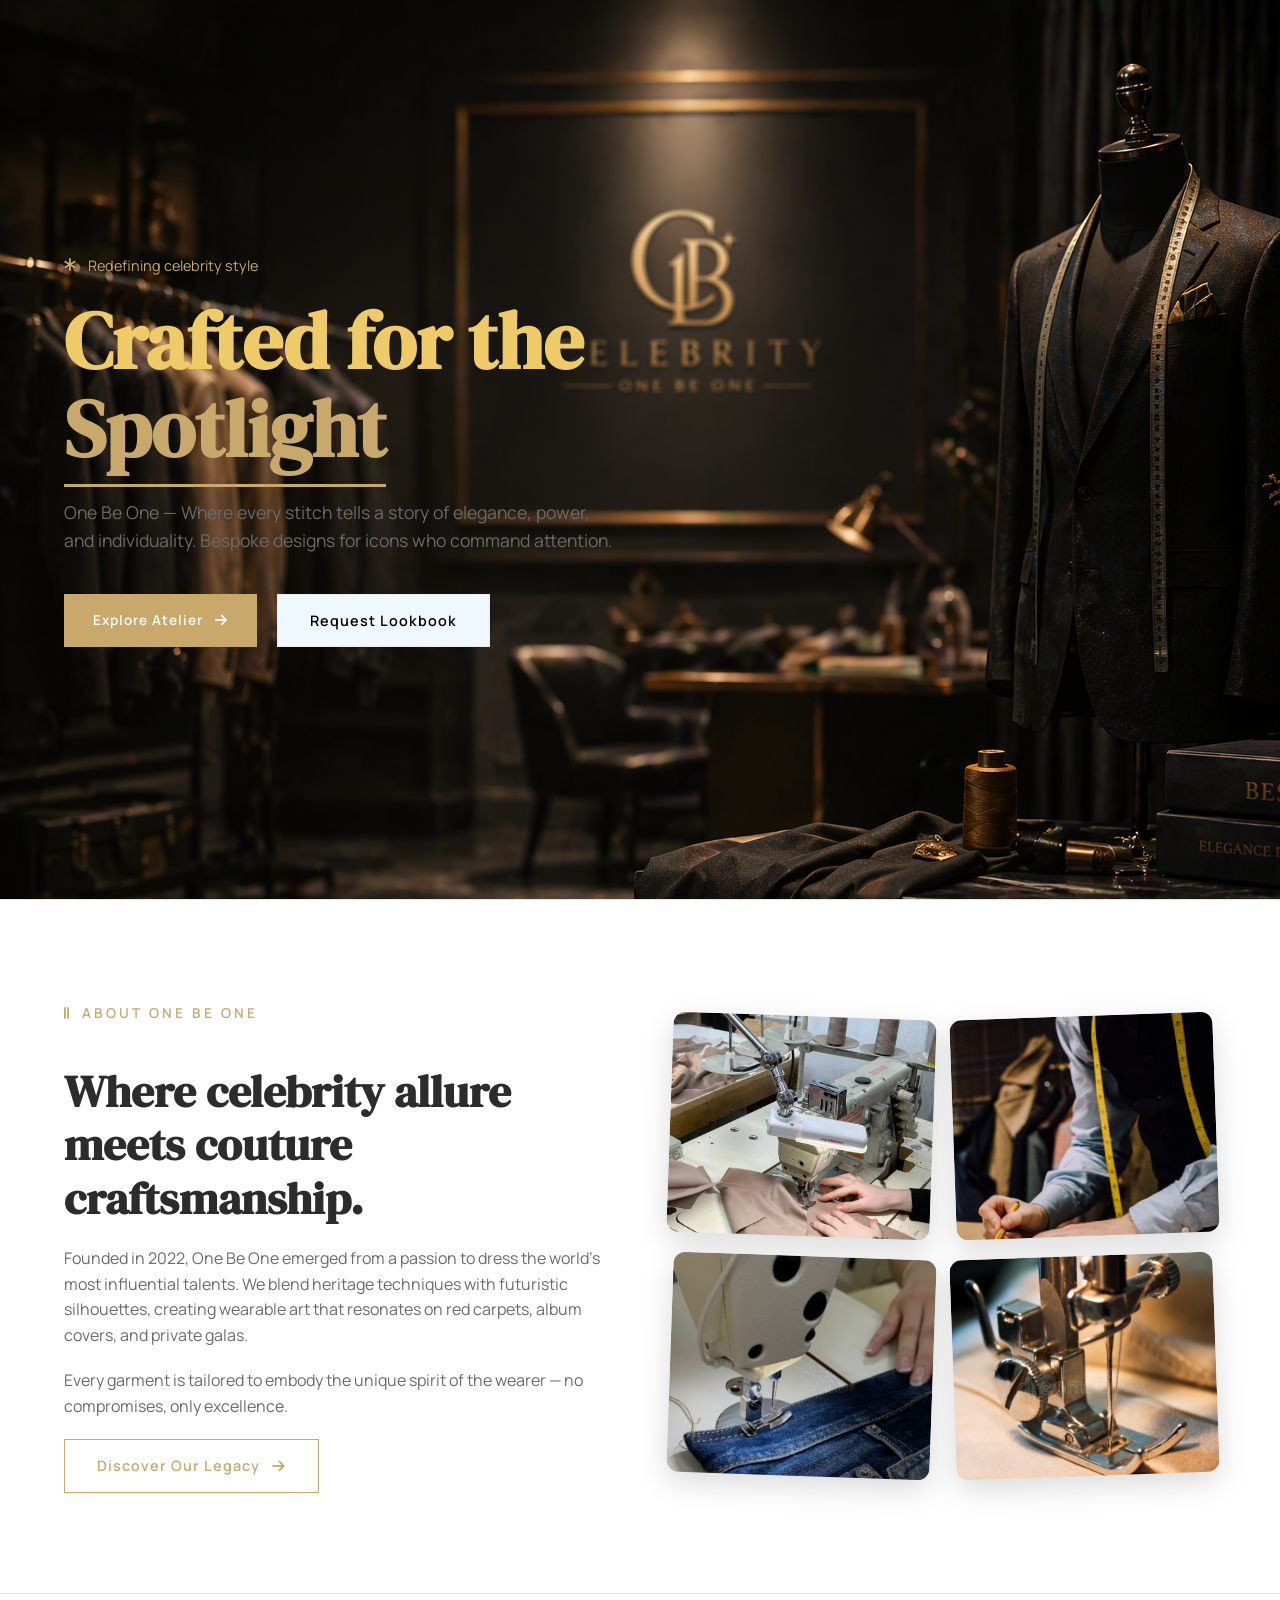
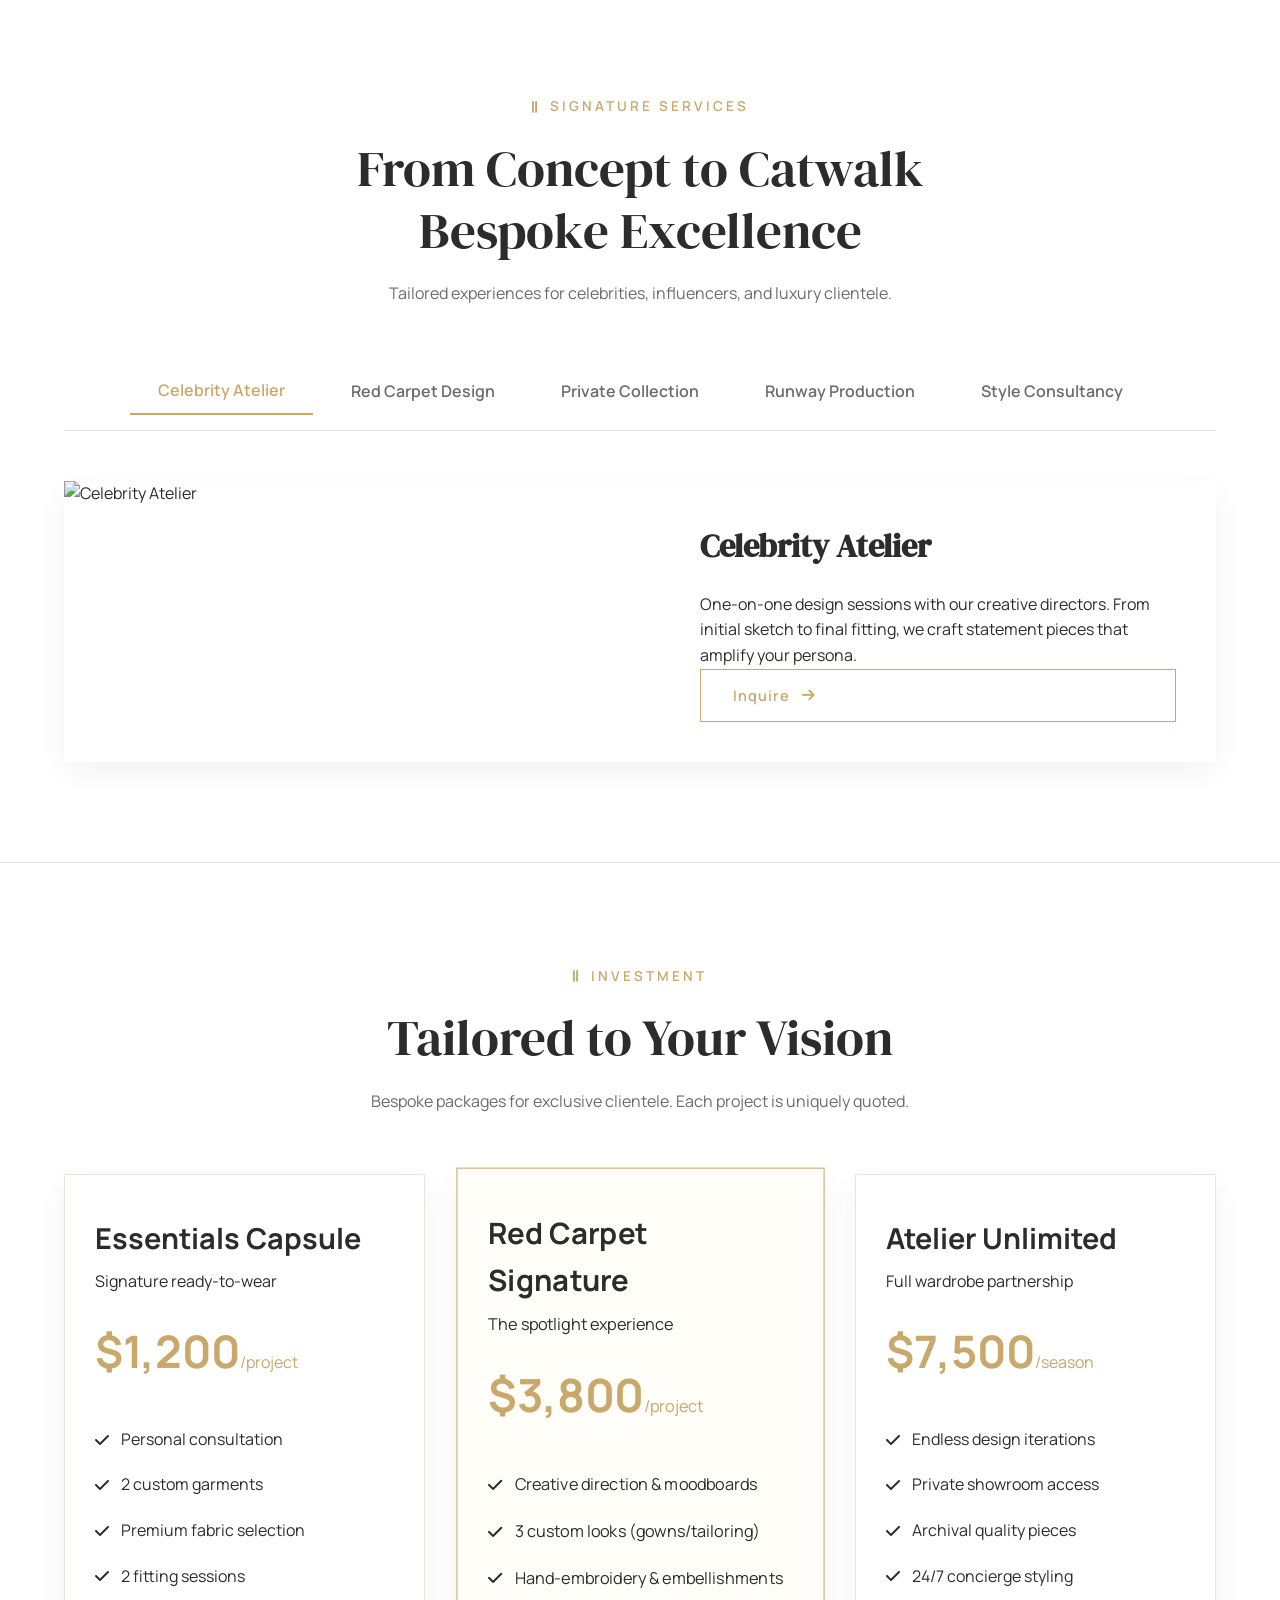
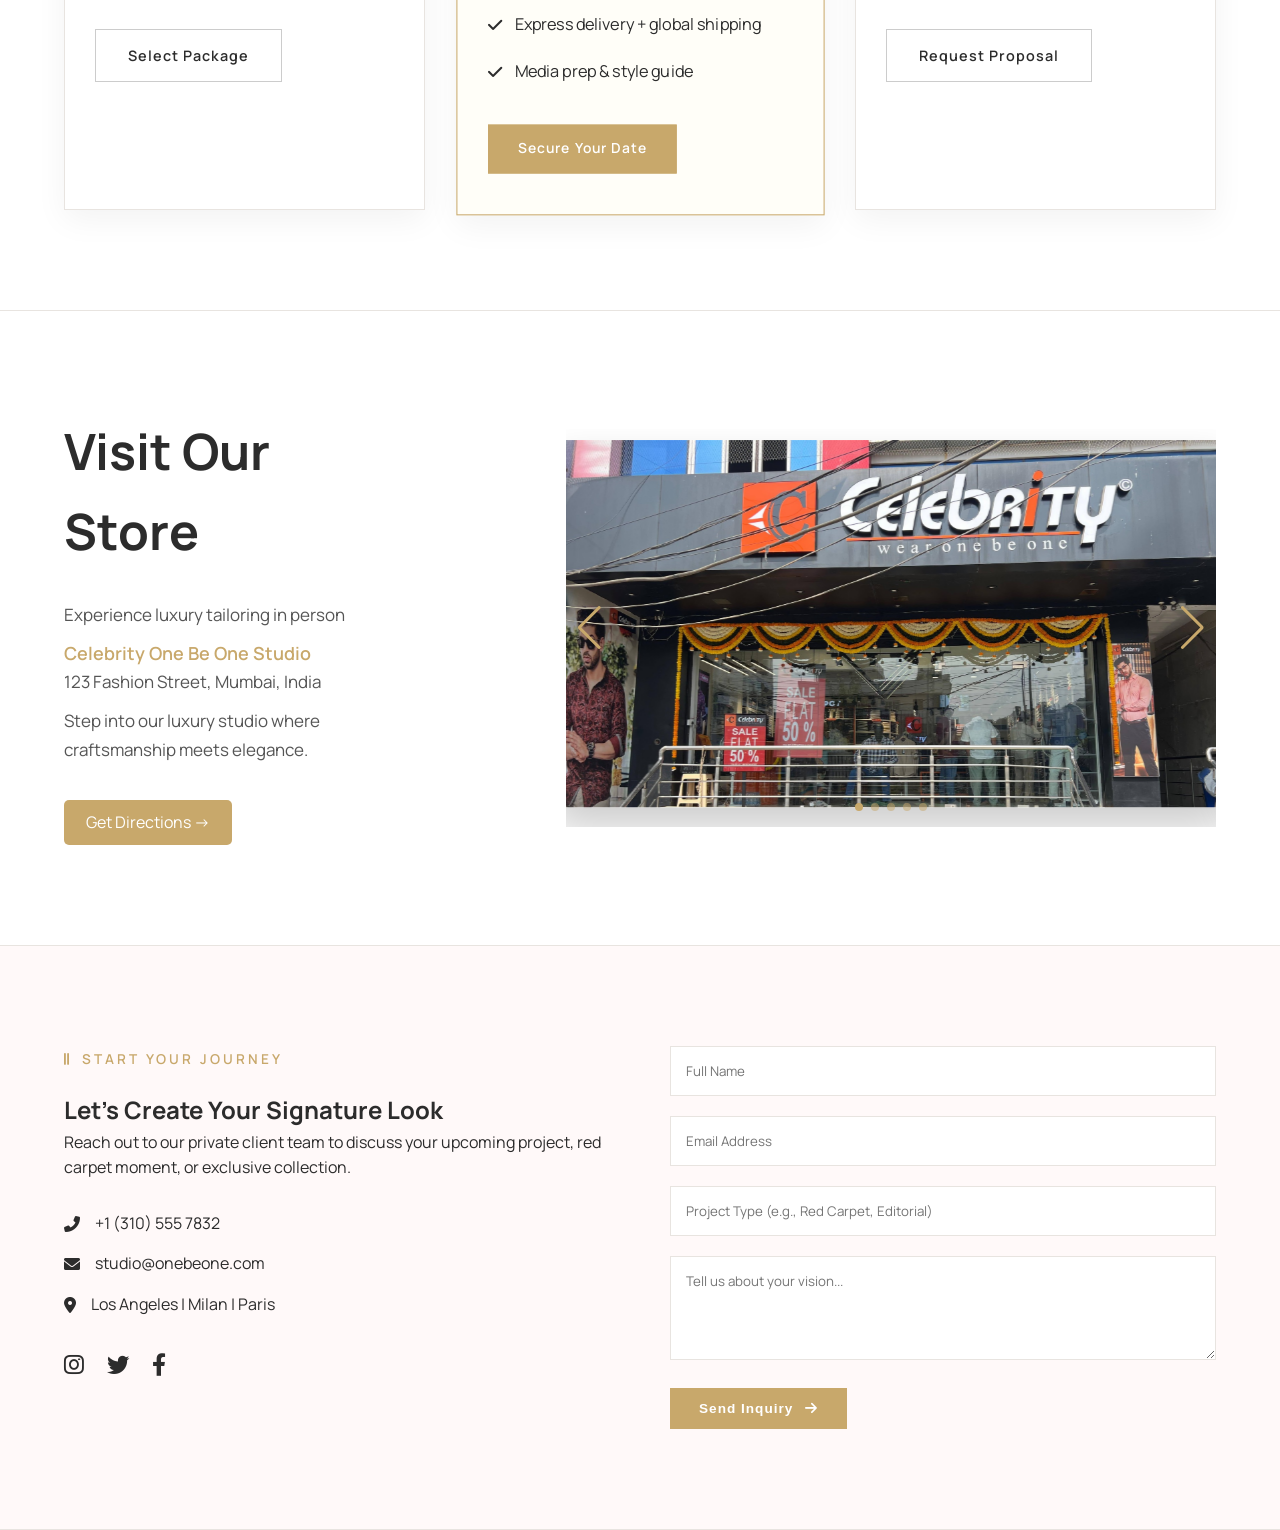
==== index.html @ 7f6fce56 "first commit" ====
<!DOCTYPE html>
<html lang="en-US">
<head>
    <meta charset="UTF-8">
    <meta name="viewport" content="width=device-width, initial-scale=1.0">
    <title>Celebrity One Be One</title>
    <meta name="description" content="One Be One – Where celebrity style meets artisanal craftsmanship. Light, elegant, timeless.">
    <link href="https://fonts.googleapis.com/css2?family=DM+Serif+Display:ital@0;1&family=Manrope:wght@300;400;500;600;700;800&display=swap" rel="stylesheet">
    <link rel="stylesheet" href="https://cdnjs.cloudflare.com/ajax/libs/font-awesome/6.0.0-beta3/css/all.min.css">
    <link rel="stylesheet" href="https://cdn.jsdelivr.net/npm/swiper@11/swiper-bundle.min.css"/>

    <link rel="stylesheet" href="https://cdnjs.cloudflare.com/ajax/libs/aos/2.3.4/aos.css">
    <link rel="stylesheet" href="style.css">
    <link rel="stylesheet" href="header.css">
    <link rel="stylesheet" href="footer.css">
</head>
<body>
    <div id="page">
        <!-- Header will be loaded here -->
        <div id="header-container"></div>

        <main id="content">
            <!-- HERO SECTION -->
            <section id="home" class="hero-section">
                <div class="hero-overlay-light"></div>
                <div class="hero-content" data-aos="fade-up" data-aos-duration="1000">
                    <span class="hero-suptitle"><i class="fas fa-asterisk"></i> Redefining celebrity style</span>
                    <h1 class="hero-title">Crafted for the <span>Spotlight</span></h1>
                    <p class="hero-desc">One Be One — Where every stitch tells a story of elegance, power, and individuality. Bespoke designs for icons who command attention.</p>
                    <div class="hero-buttons">
                        <a href="#services" class="btn-primary">Explore Atelier <i class="fas fa-arrow-right"></i></a>
                        <a href="#contact" class="btn-outline-light">Request Lookbook</a>
                    </div>
                </div>
                
            </section>

            <!-- ABOUT SECTION -->
            <section id="about" class="about-section">
                <div class="container">
                    <div class="about-grid">
                        <div class="about-text" data-aos="fade-right">
                            <div class="section-tag">
                                <i class="fas fa-grip-lines-vertical"></i> About One Be One
                            </div>
                            <h2>Where celebrity allure meets couture craftsmanship.</h2>
                            <p>Founded in 2022, One Be One emerged from a passion to dress the world's most influential talents. We blend heritage techniques with futuristic silhouettes, creating wearable art that resonates on red carpets, album covers, and private galas.</p>
                            <p>Every garment is tailored to embody the unique spirit of the wearer — no compromises, only excellence.</p>
                            <a href="#" class="btn-secondary">Discover Our Legacy <i class="fas fa-arrow-right"></i></a>
                        </div>
                       <div class="about-gallery" data-aos="fade-left">
    <div class="gallery-grid">
        <div class="gallery-item tilted-right">
            <img src="images/clothes create.jpg" alt="">
        </div>
        <div class="gallery-item tilted-left">
            <img src="images/galery4.jpg" alt="">
        </div>
        <div class="gallery-item tilted-right">
            <img src="images/galary3.jpg" alt="">
        </div>
        <div class="gallery-item tilted-left">
            <img src="images/galary4.jpg" alt="">
        </div>
    </div>
</div>
                    </div>
                </div>
            </section>

            <!-- SERVICES SECTION -->
            <section id="services" class="services-section">
                <div class="container">
                    <div class="section-header" data-aos="fade-up">
                        <div class="section-tag"><i class="fas fa-grip-lines-vertical"></i> Signature Services</div>
                        <h2>From Concept to Catwalk<br>Bespoke Excellence</h2>
                        <p>Tailored experiences for celebrities, influencers, and luxury clientele.</p>
                    </div>
                    <div class="services-tabs" data-aos="fade-up" data-aos-delay="100">
                        <div class="tabs-nav">
                            <button class="tab-btn active" data-tab="tab1">Celebrity Atelier</button>
                            <button class="tab-btn" data-tab="tab2">Red Carpet Design</button>
                            <button class="tab-btn" data-tab="tab3">Private Collection</button>
                            <button class="tab-btn" data-tab="tab4">Runway Production</button>
                            <button class="tab-btn" data-tab="tab5">Style Consultancy</button>
                        </div>
                        <div class="tabs-content">
                            <div class="tab-pane active" id="tab1">
                                <div class="service-card-light">
                                    <img src="https://placehold.co/600x400/f9f5f0/c8a86b?text=Atelier&font=playfair" alt="Celebrity Atelier">
                                    <div class="service-info">
                                        <h3>Celebrity Atelier</h3>
                                        <p>One-on-one design sessions with our creative directors. From initial sketch to final fitting, we craft statement pieces that amplify your persona.</p>
                                        <a href="#contact" class="btn-outline-dark">Inquire <i class="fas fa-arrow-right"></i></a>
                                    </div>
                                </div>
                            </div>
                            <div class="tab-pane" id="tab2">
                                <div class="service-card-light">
                                    <img src="https://placehold.co/600x400/f9f5f0/c8a86b?text=Red+Carpet&font=playfair" alt="Red Carpet Design">
                                    <div class="service-info">
                                        <h3>Red Carpet Design</h3>
                                        <p>Iconic moments demand unforgettable fashion. Our team creates show-stopping gowns and tailored suits that dominate global media.</p>
                                        <a href="#contact" class="btn-outline-dark">Inquire <i class="fas fa-arrow-right"></i></a>
                                    </div>
                                </div>
                            </div>
                            <div class="tab-pane" id="tab3">
                                <div class="service-card-light">
                                    <img src="https://placehold.co/600x400/f9f5f0/c8a86b?text=Private+Collection&font=playfair" alt="Private Collection">
                                    <div class="service-info">
                                        <h3>Private Collection</h3>
                                        <p>Exclusive capsule wardrobes for high-profile individuals. Each piece is numbered and archived as part of your personal style legacy.</p>
                                        <a href="#contact" class="btn-outline-dark">Inquire <i class="fas fa-arrow-right"></i></a>
                                    </div>
                                </div>
                            </div>
                            <div class="tab-pane" id="tab4">
                                <div class="service-card-light">
                                    <img src="https://placehold.co/600x400/f9f5f0/c8a86b?text=Runway&font=playfair" alt="Runway Production">
                                    <div class="service-info">
                                        <h3>Runway Production</h3>
                                        <p>Complete fashion show management & garment creation for designers and celebrity brands.</p>
                                        <a href="#contact" class="btn-outline-dark">Inquire <i class="fas fa-arrow-right"></i></a>
                                    </div>
                                </div>
                            </div>
                            <div class="tab-pane" id="tab5">
                                <div class="service-card-light">
                                    <img src="https://placehold.co/600x400/f9f5f0/c8a86b?text=Consultancy&font=playfair" alt="Style Consultancy">
                                    <div class="service-info">
                                        <h3>Style Consultancy</h3>
                                        <p>Image architecture and wardrobe curation for entertainers, athletes, and executives.</p>
                                        <a href="#contact" class="btn-outline-dark">Inquire <i class="fas fa-arrow-right"></i></a>
                                    </div>
                                </div>
                            </div>
                        </div>
                    </div>
                </div>
            </section>

            <!-- PROJECTS SECTION -->
            <!-- <section id="projects" class="projects-section">
                <div class="container">
                    <div class="section-header" data-aos="fade-up">
                        <div class="section-tag"><i class="fas fa-grip-lines-vertical"></i> Iconic Moments</div>
                        <h2>Worn by the World's Finest</h2>
                        <p>Recent collaborations and red carpet highlights.</p>
                    </div>
                    <div class="projects-grid" data-aos="fade-up">
                        <div class="project-card-light">
                            <img src="https://placehold.co/800x532/f5f0e8/c8a86b?text=Met+Gala" alt="Project 1">
                            <div class="project-overlay-light">
                                <h3>Met Gala 2024</h3>
                                <span>Custom Sculptural Gown</span>
                            </div>
                        </div>
                        <div class="project-card-light">
                            <img src="https://placehold.co/800x532/f5f0e8/c8a86b?text=Vogue+Italia" alt="Project 2">
                            <div class="project-overlay-light">
                                <h3>Vogue Italia</h3>
                                <span>Avant-garde Tailoring</span>
                            </div>
                        </div>
                        <div class="project-card-light">
                            <img src="https://placehold.co/800x532/f5f0e8/c8a86b?text=Cannes" alt="Project 3">
                            <div class="project-overlay-light">
                                <h3>Cannes Film Festival</h3>
                                <span>Statement Tuxedo</span>
                            </div>
                        </div>
                        <div class="project-card-light">
                            <img src="https://placehold.co/800x534/f5f0e8/c8a86b?text=World+Tour" alt="Project 4">
                            <div class="project-overlay-light">
                                <h3>Global Tour Wardrobe</h3>
                                <span>Streetwear Luxe</span>
                            </div>
                        </div>
                    </div>
                    <div class="projects-cta" data-aos="fade-up">
                        <a href="#" class="btn-primary">View Full Portfolio <i class="fas fa-arrow-right"></i></a>
                    </div>
                </div>
            </section> -->

            <!-- PRICING SECTION -->
            <section id="pricing" class="pricing-section">
                <div class="container">
                    <div class="section-header" data-aos="fade-up">
                        <div class="section-tag"><i class="fas fa-grip-lines-vertical"></i> Investment</div>
                        <h2>Tailored to Your Vision</h2>
                        <p>Bespoke packages for exclusive clientele. Each project is uniquely quoted.</p>
                    </div>
                    <div class="pricing-grid" data-aos="fade-up" data-aos-delay="100">
                        <div class="pricing-card-light">
                            <div class="pricing-header">
                                <h3>Essentials Capsule</h3>
                                <p>Signature ready-to-wear</p>
                                <div class="price">$1,200<span>/project</span></div>
                            </div>
                            <ul class="pricing-features">
                                <li><i class="fas fa-check"></i> Personal consultation</li>
                                <li><i class="fas fa-check"></i> 2 custom garments</li>
                                <li><i class="fas fa-check"></i> Premium fabric selection</li>
                                <li><i class="fas fa-check"></i> 2 fitting sessions</li>
                            </ul>
                            <a href="#contact" class="btn-outline-light-bg">Select Package</a>
                        </div>
                        <div class="pricing-card-light featured-light">
                            <div class="pricing-header">
                                <h3>Red Carpet Signature</h3>
                                <p>The spotlight experience</p>
                                <div class="price">$3,800<span>/project</span></div>
                            </div>
                            <ul class="pricing-features">
                                <li><i class="fas fa-check"></i> Creative direction & moodboards</li>
                                <li><i class="fas fa-check"></i> 3 custom looks (gowns/tailoring)</li>
                                <li><i class="fas fa-check"></i> Hand-embroidery & embellishments</li>
                                <li><i class="fas fa-check"></i> Express delivery + global shipping</li>
                                <li><i class="fas fa-check"></i> Media prep & style guide</li>
                            </ul>
                            <a href="#contact" class="btn-primary">Secure Your Date</a>
                        </div>
                        <div class="pricing-card-light">
                            <div class="pricing-header">
                                <h3>Atelier Unlimited</h3>
                                <p>Full wardrobe partnership</p>
                                <div class="price">$7,500<span>/season</span></div>
                            </div>
                            <ul class="pricing-features">
                                <li><i class="fas fa-check"></i> Endless design iterations</li>
                                <li><i class="fas fa-check"></i> Private showroom access</li>
                                <li><i class="fas fa-check"></i> Archival quality pieces</li>
                                <li><i class="fas fa-check"></i> 24/7 concierge styling</li>
                            </ul>
                            <a href="#contact" class="btn-outline-light-bg">Request Proposal</a>
                        </div>
                    </div>
                </div>
            </section>

            <!-- TESTIMONIALS SECTION -->
            <!-- <section class="testimonials-section-light">
                <div class="container">
                    <div class="testimonials-wrapper-light" data-aos="fade-up">
                        <div class="testimonial-image-light">
                            <img src="https://placehold.co/300x200/f5f0e8/c8a86b?text=Celebrity+Spotlight" alt="Celebrity testimonial">
                        </div>
                        <div class="testimonial-slider-light">
                            <div class="slide-light active">
                                <i class="fas fa-quote-right quote-icon-light"></i>
                                <p>"One Be One doesn't just make clothes — they craft identities. Every piece feels like it was designed exclusively for my energy. A true hidden gem of the industry."</p>
                                <h4>— Zara Milanovic</h4>
                                <span>Award-winning Actress</span>
                            </div>
                            <div class="slide-light">
                                <i class="fas fa-quote-right quote-icon-light"></i>
                                <p>"The attention to detail, the quality of fabrics, and the sheer artistry blew me away. My red carpet look was the most talked-about of the season."</p>
                                <h4>— Marcus Cole</h4>
                                <span>Grammy Winner</span>
                            </div>
                            <div class="slide-light">
                                <i class="fas fa-quote-right quote-icon-light"></i>
                                <p>"Working with the One Be One team is effortless luxury. They understand my personal style better than I do. Highly recommended for any public figure."</p>
                                <h4>— Elena Vasquez</h4>
                                <span>Supermodel & Philanthropist</span>
                            </div>
                            <div class="testimonial-dots-light">
                                <span class="dot-light active"></span>
                                <span class="dot-light"></span>
                                <span class="dot-light"></span>
                            </div>
                        </div>
                    </div>
                </div>
            </section> -->

            <!-- FAQ SECTION -->
            <!-- <section class="faq-section-light">
                <div class="container">
                    <div class="section-header" data-aos="fade-up">
                        <div class="section-tag"><i class="fas fa-grip-lines-vertical"></i> Inquiries</div>
                        <h2>Your Questions, Answered</h2>
                    </div>
                    <div class="faq-grid-light" data-aos="fade-up">
                        <div class="faq-col">
                            <div class="faq-item-light">
                                <div class="faq-question-light">How far in advance should I book?</div>
                                <div class="faq-answer-light">For red carpet events, we recommend 8–12 weeks. Rush orders may be accommodated with a premium fee.</div>
                            </div>
                            <div class="faq-item-light">
                                <div class="faq-question-light">Do you offer international atelier visits?</div>
                                <div class="faq-answer-light">Yes, our team travels for VIP clients. Virtual consultations are also available globally.</div>
                            </div>
                        </div>
                        <div class="faq-col">
                            <div class="faq-item-light">
                                <div class="faq-question-light">Can I request sustainable materials?</div>
                                <div class="faq-answer-light">Absolutely. We prioritize eco-luxury and ethical sourcing upon request.</div>
                            </div>
                            <div class="faq-item-light">
                                <div class="faq-question-light">What's the privacy policy for celebrities?</div>
                                <div class="faq-answer-light">NDAs are standard. Your project remains strictly confidential.</div>
                            </div>
                        </div>
                    </div>
                </div>
            </section> -->

<section  id="main"  class="store py-5">
  <div class="container">

    <div class="row align-items-center">

      <!-- LEFT TEXT -->
      <div class="col-md-6 store-text">
        <h2>Visit Our Store</h2>
        <p>Experience luxury tailoring in person</p>

        <h5 class="store-name">Celebrity One Be One Studio</h5>
        <p>123 Fashion Street, Mumbai, India</p>

        <p class="store-desc">
          Step into our luxury studio where craftsmanship meets elegance.
        </p>

        <a href="#" class="store-btn">Get Directions →</a>
      </div>

      <!-- RIGHT SWIPER -->
      <div class="col-md-6">

        <div class="swiper storeSwiper">
          <div class="swiper-wrapper">

            <div class="swiper-slide">
              <img src="images/shop2.jpg">
            </div>

            <div class="swiper-slide">
              <img src="images/shop1.jpg">
            </div>

            <div class="swiper-slide">
              <img src="images\shop3.jpg">
            </div>

            <div class="swiper-slide">
              <img src="images\shop4.jpg">
            </div>

            <div class="swiper-slide">
              <img src="images\shop5.jpg">
            </div>

          </div>
          <!-- arrows -->
<div class="swiper-button-next"></div>
<div class="swiper-button-prev"></div>

<!-- dots -->
<div class="swiper-pagination"></div>
        </div>

      </div>

    </div>

  </div>
</section>
            <!-- CONTACT SECTION -->
            <section id="contact" class="contact-section-light">
                <div class="container">
                    <div class="contact-wrapper-light" data-aos="fade-up">
                        <div class="contact-info">
                            <div class="section-tag"><i class="fas fa-grip-lines-vertical"></i> Start Your Journey</div>
                            <h2>Let's Create Your Signature Look</h2>
                            <p>Reach out to our private client team to discuss your upcoming project, red carpet moment, or exclusive collection.</p>
                            <ul class="contact-details">
                                <li><i class="fas fa-phone-alt"></i> +1 (310) 555 7832</li>
                                <li><i class="fas fa-envelope"></i> studio@onebeone.com</li>
                                <li><i class="fas fa-map-marker-alt"></i> Los Angeles | Milan | Paris</li>
                            </ul>
                            <div class="social-icons-light">
                                <a href="#"><i class="fab fa-instagram"></i></a>
                                <a href="#"><i class="fab fa-twitter"></i></a>
                                <a href="#"><i class="fab fa-facebook-f"></i></a>
                            </div>
                        </div>
                        <div class="contact-form-light">
                            <form id="celebrity-contact">
                                <input type="text" placeholder="Full Name" required>
                                <input type="email" placeholder="Email Address" required>
                                <input type="text" placeholder="Project Type (e.g., Red Carpet, Editorial)">
                                <textarea rows="4" placeholder="Tell us about your vision..."></textarea>
                                <button type="submit" class="btn-primary">Send Inquiry <i class="fas fa-arrow-right"></i></button>
                            </form>
                        </div>
                    </div>
                </div>
            </section>
        </main>

        <!-- Footer will be loaded here -->
        <div id="footer-container"></div>
    </div>
    <script src="https://cdn.jsdelivr.net/npm/swiper@11/swiper-bundle.min.js"></script>
    <script src="https://cdnjs.cloudflare.com/ajax/libs/aos/2.3.4/aos.js"></script>
    <script src="header.js"></script>
    <script src="footer.js"></script>
    <script src="script.js"></script>
</body>
</html>
---- style.css ----
html, body {
    overflow-x: hidden;
}
/* MAIN STYLES - LIGHT THEME - One Be One Celebrity Brand */
:root {
    --bg-light: #ffffff;
    --bg-offwhite: #ffffff;
    --primary-gold: #c8a86b;
    --primary-gold-dark: #a77c3c;
    --text-dark: #1a1a1a;
    --text-muted: #5a5a5a;
    --border-light: #e8e4e0;
    --card-bg-light: #ffffff;
    --shadow-sm: 0 10px 30px rgba(0,0,0,0.05);
    --font-serif: 'DM Serif Display', Georgia, serif;
    --font-sans: 'Manrope', system-ui, -apple-system, sans-serif;
    --transition: all 0.4s cubic-bezier(0.2, 0.9, 0.4, 1.1);
}

* {
    margin: 0;
    padding: 0;
    box-sizing: border-box;
}

body {
    background-color: var(--bg-light);
    color: var(--text-dark);
    font-family: var(--font-sans);
    line-height: 1.6;
    overflow-x: hidden;
}

.container {
    max-width: 1400px;
    margin: 0 auto;
    padding: 0 5%;
}

section {
    padding: 100px 0;
    border-bottom: 1px solid var(--border-light);
}

.section-header {
    text-align: center;
    margin-bottom: 60px;
}

.section-tag {
    font-size: 0.85rem;
    letter-spacing: 3px;
    text-transform: uppercase;
    color: var(--primary-gold);
    margin-bottom: 20px;
    display: inline-flex;
    align-items: center;
    gap: 10px;
    font-weight: 600;
}

.section-header h2 {
    font-family: var(--font-serif);
    font-size: 3.2rem;
    font-weight: 400;
    line-height: 1.2;
    margin-bottom: 20px;
    color: var(--text-dark);
}

.section-header p {
    color: var(--text-muted);
    max-width: 600px;
    margin: 0 auto;
}

/* Buttons */
.btn-primary, .btn-secondary, .btn-outline-light, .btn-outline-dark, .btn-outline-light-bg {
    display: inline-flex;
    align-items: center;
    gap: 12px;
    padding: 14px 32px;
    font-weight: 600;
    font-size: 0.9rem;
    letter-spacing: 1px;
    text-decoration: none;
    transition: var(--transition);
    cursor: pointer;
    border-radius: 0px;
    border: 1px solid;
}

.btn-primary {
    background-color: var(--primary-gold);
    border-color: var(--primary-gold);
    color: white;
}

.btn-primary:hover {
    background-color: var(--primary-gold-dark);
    border-color: var(--primary-gold-dark);
}

.btn-outline-light {
    border-color: #edeaea;
    color: #000000;
    background: aliceblue;
}

.btn-outline-light:hover {
    background-color: var(--text-dark);
    color: white;
}

.btn-secondary {
    border-color: var(--primary-gold);
    color: var(--primary-gold);
    background: transparent;
}

.btn-secondary:hover {
    background-color: var(--primary-gold);
    color: white;
}

.btn-outline-dark {
    border-color: var(--primary-gold);
    color: var(--primary-gold);
    background: transparent;
}

.btn-outline-dark:hover {
    background-color: var(--primary-gold);
    color: white;
}

.btn-outline-light-bg {
    border-color: #ccc;
    color: var(--text-dark);
    background: transparent;
}

.btn-outline-light-bg:hover {
    border-color: var(--primary-gold);
    color: var(--primary-gold);
}

/* Hero Section */
.hero-section {
    position: relative;
    min-height: 100vh;
    display: flex;
    align-items: center;
    padding: 0 5%;
    background: linear-gradient(135deg, #faf8f5 0%, #f0ede8 100%);
    overflow: hidden;
    background: url('images/hero-bg.png');
}

.hero-overlay-light {
    position: absolute;
    inset: 0;
    background: radial-gradient(circle at 30% 50%, rgba(200,168,107,0.05), transparent);
}

.hero-content {
    max-width: 700px;
    position: relative;
    z-index: 2;
}

.hero-suptitle {
    display: inline-flex;
    align-items: center;
    gap: 12px;
    color: var(--primary-gold);
    margin-bottom: 20px;
    font-size: 0.9rem;
}

.hero-title {
    font-family: var(--font-serif);
    font-size: 5rem;
    line-height: 1.1;
    margin-bottom: 25px;
    color: rgb(239 202 104);
}

.hero-title span {
    color: var(--primary-gold);
    border-bottom: 3px solid var(--primary-gold);
}

.hero-desc {
    font-size: 1.1rem;
    color: var(--text-muted);
    margin-bottom: 40px;
    max-width: 550px;
}

.hero-buttons {
    display: flex;
    gap: 20px;
    flex-wrap: wrap;
}

.hero-video-preview {
    position: absolute;
    right: 5%;
    bottom: 15%;
    z-index: 2;
    max-width: 320px;
}

.video-card-light {
    background: rgba(255,255,255,0.95);
    padding: 25px;
    border-left: 3px solid var(--primary-gold);
    box-shadow: var(--shadow-sm);
}

.video-icon i {
    font-size: 48px;
    color: var(--primary-gold);
    margin-bottom: 15px;
}

/* About Section */
.about-grid {
    display: grid;
    grid-template-columns: 1fr 1fr;
    gap: 60px;
    align-items: center;
}

.about-text h2 {
    font-family: var(--font-serif);
    font-size: 2.8rem;
    margin: 20px 0;
    line-height: 1.2;
}

.about-text p {
    color: var(--text-muted);
    margin-bottom: 20px;
}

.gallery-grid {
    display: grid;
    grid-template-columns: repeat(2, 1fr);
    gap: 20px;
}

.gallery-item {
    background-color: #e8e4e0;
    height: 220px;
    background-size: cover;
    background-position: center;
    overflow: hidden;
    border-radius: 12px;
    transition: 0.4s ease;
    position: relative;
    box-shadow: 0 10px 30px rgba(0,0,0,0.15);
}

.gallery-item img {
    width: 100%;
    height: 250px;
    object-fit: cover;
    display: block;
    transition: 0.4s ease;
}

/* HOVER EFFECT 🔥 */
.gallery-item:hover {
    transform: rotate(0deg) scale(1.05);
    z-index: 2;
}

.gallery-item:hover img {
    transform: scale(1.1);
}
.tilted-right { transform: rotate(2deg); }
.tilted-left { transform: rotate(-2deg); }


@media (max-width: 768px) {
    .gallery-grid {
        grid-template-columns: 1fr;
    }

    .gallery-item img {
        height: 200px;
    }
}


/* Services Tabs */
.services-tabs {
    max-width: 1200px;
    margin: 0 auto;
}

.tabs-nav {
    display: flex;
    justify-content: center;
    flex-wrap: wrap;
    gap: 10px;
    margin-bottom: 50px;
    border-bottom: 1px solid var(--border-light);
    padding-bottom: 15px;
}

.tab-btn {
    background: none;
    border: none;
    padding: 12px 28px;
    font-family: var(--font-sans);
    font-weight: 600;
    color: var(--text-muted);
    cursor: pointer;
    transition: var(--transition);
    font-size: 1rem;
}

.tab-btn.active {
    color: var(--primary-gold);
    border-bottom: 2px solid var(--primary-gold);
}

.tab-pane {
    display: none;
    animation: fadeIn 0.5s ease;
}

.tab-pane.active {
    display: block;
}

.service-card-light {
    display: grid;
    grid-template-columns: 1fr 1fr;
    gap: 40px;
    background: var(--card-bg-light);
    box-shadow: var(--shadow-sm);
}

.service-card-light img {
    width: 100%;
    height: 100%;
    object-fit: cover;
}

.service-info {
    padding: 40px;
    display: flex;
    flex-direction: column;
    justify-content: center;
}

.service-info h3 {
    font-family: var(--font-serif);
    font-size: 2rem;
    margin-bottom: 20px;
}

/* Projects */
.projects-grid {
    display: grid;
    grid-template-columns: repeat(auto-fit, minmax(300px, 1fr));
    gap: 30px;
}

.project-card-light {
    position: relative;
    overflow: hidden;
    aspect-ratio: 4 / 3;
    box-shadow: var(--shadow-sm);
}

.project-card-light img {
    width: 100%;
    height: 100%;
    object-fit: cover;
    transition: transform 0.6s ease;
}

.project-overlay-light {
    position: absolute;
    inset: 0;
    background: linear-gradient(0deg, rgba(0,0,0,0.7), transparent);
    display: flex;
    flex-direction: column;
    justify-content: flex-end;
    padding: 25px;
    opacity: 0;
    transition: var(--transition);
    color: white;
}

.project-card-light:hover img {
    transform: scale(1.05);
}

.project-card-light:hover .project-overlay-light {
    opacity: 1;
}

.projects-cta {
    text-align: center;
    margin-top: 50px;
}

/* Pricing */
.pricing-grid {
    display: grid;
    grid-template-columns: repeat(auto-fit, minmax(320px, 1fr));
    gap: 35px;
}

.pricing-card-light {
    background: var(--card-bg-light);
    padding: 40px 30px;
    transition: var(--transition);
    border: 1px solid var(--border-light);
    box-shadow: var(--shadow-sm);
}

.pricing-card-light.featured-light {
    border-color: var(--primary-gold);
    transform: scale(1.02);
    background: #fffef8;
}

.pricing-header h3 {
    font-size: 1.8rem;
    margin-bottom: 8px;
}

.price {
    font-size: 2.8rem;
    font-weight: 700;
    color: var(--primary-gold);
    margin: 20px 0;
}

.price span {
    font-size: 1rem;
    font-weight: 400;
}

.pricing-features {
    list-style: none;
    margin: 30px 0;
}

.pricing-features li {
    padding: 10px 0;
    display: flex;
    gap: 12px;
    align-items: center;
}

/* Testimonials Light */
.testimonials-section-light {
    background: var(--bg-offwhite);
}

.testimonials-wrapper-light {
    display: grid;
    grid-template-columns: 0.8fr 1.2fr;
    gap: 50px;
    align-items: center;
}

.testimonial-image-light img {
    width: 100%;
    border-radius: 0px;
    object-fit: cover;
    height: 400px;
    box-shadow: var(--shadow-sm);
}

.testimonial-slider-light {
    position: relative;
    padding: 30px;
    background: white;
    box-shadow: var(--shadow-sm);
}

.slide-light {
    display: none;
}

.slide-light.active {
    display: block;
    animation: fadeIn 0.4s;
}

.quote-icon-light {
    font-size: 3rem;
    color: var(--primary-gold);
    opacity: 0.5;
    margin-bottom: 20px;
}

.slide-light p {
    font-size: 1.3rem;
    line-height: 1.5;
    margin: 20px 0;
    color: var(--text-dark);
}

.testimonial-dots-light {
    margin-top: 30px;
    display: flex;
    gap: 12px;
}

.dot-light {
    width: 10px;
    height: 10px;
    background: #ddd;
    border-radius: 50%;
    cursor: pointer;
}

.dot-light.active {
    background: var(--primary-gold);
}

/* Store */

/* ================= STORE SECTION ================= */

/* TITLE */
.store-title {
    font-size: 2rem;
    font-weight: 700;
}

.store-subtitle {
    color: #777;
    margin-bottom: 10px;
}

/* ================= LAYOUT FIX ================= */


.store .row {
    display: flex;
    align-items: center;
}
/* ================= TEXT ================= */

.store-text {
    animation: fadeUp 1s ease;
    padding-right: 40px;
}

.store-text h2 {
    font-size: 50px;
    font-weight: 700;
    margin-bottom: 30px;
}

.store-text h4 {
    font-weight: 600;
    margin-bottom: 8px;
    color: #c8a86b;
}

.store-name {
    color: #c8a86b;
    font-size: 18px;
    font-weight: 600;
}

.store-text p {
    font-size: 17px;
    line-height: 1.7;
    color: #555;
    margin-bottom: 10px;
}

.store-desc {
    margin-top: 10px;
    line-height: 1.6;
}
/* ================= BUTTON ================= */

.store-btn {
    display: inline-block;
    margin-top: 25px;
    background: #c8a86b;
    color: #fff;
    padding: 10px 22px;
    text-decoration: none;
    border-radius: 5px;
    transition: 0.3s;
}

.store-btn:hover {
    background: #b8935a;
    transform: translateY(-2px);
}

/* ================= SWIPER ================= */

.storeSwiper {
    width: 100%;
    max-width: 650px;
     margin-left: 150px;
   display: flex;
    justify-content: center;
    align-items: center;
      padding: 20px 0;

}

.storeSwiper .swiper-slide {
    width: 100%;
    opacity: 1;
    transition: 0.5s;
}

.storeSwiper .swiper-slide-active {
    opacity: 1;
    transform: scale(1.05);
}


.storeSwiper img {
 width: 100%;
    height: 350px;   /* sab same height */
    object-fit: cover; /* crop karke equal banata hai */
   border-radius: 15px;
    box-shadow: 0 20px 40px rgba(0,0,0,0.2);
}

/* ================= IMAGE OVERLAY ================= */

.store-img-box {
    position: relative;
}

.store-overlay {
    position: absolute;
    bottom: 0;
    left: 0;
    width: 100%;
    
    background: linear-gradient(to top, rgba(0,0,0,0.7), transparent);
    color: #fff;
    padding: 20px;

    opacity: 0;
    transition: 0.4s;
}

.store-img-box:hover .store-overlay {
    opacity: 1;
}

.store-overlay h5 {
    margin-bottom: 5px;
}

.store-overlay p {
    font-size: 14px;
}
/* arrows */
.swiper-button-next,
.swiper-button-prev {
    color: #c8a86b;
}

/* dots */
.swiper-pagination-bullet {
    background: #c8a86b;
    opacity: 0.5;
}

.swiper-pagination-bullet-active {
    opacity: 1;
}
/* ================= ANIMATION ================= */

@keyframes fadeUp {
    from {
        opacity: 0;
        transform: translateY(30px);
    }
    to {
        opacity: 1;
        transform: translateY(0);
    }
}

/* ================= MOBILE ================= */

@media (max-width: 768px) {

    .store .row {
        flex-direction: column;
    }

    .store-text {
        text-align: center;
         padding-right: 0;
        margin-bottom: 20px;
    }

    .storeSwiper img {
        width: 100%;
    height: 350px;   /* sab same height */
    object-fit: cover; /* crop karke equal banata hai */
    border-radius: 12px;
    }
}


/* FAQ Light */
.faq-grid-light {
    display: grid;
    grid-template-columns: 1fr 1fr;
    gap: 40px;
    margin-bottom: 60px;
}

.faq-item-light {
    border-bottom: 1px solid var(--border-light);
    margin-bottom: 20px;
}

.faq-question-light {
    font-weight: 700;
    font-size: 1.2rem;
    padding: 20px 0;
    cursor: pointer;
    display: flex;
    justify-content: space-between;
    align-items: center;
    color: var(--text-dark);
}

.faq-question-light::after {
    content: '\f107';
    font-family: 'Font Awesome 6 Free';
    font-weight: 900;
    transition: transform 0.3s;
}

.faq-item-light.active .faq-question-light::after {
    transform: rotate(180deg);
}

.faq-answer-light {
    max-height: 0;
    overflow: hidden;
    transition: max-height 0.4s ease;
    color: var(--text-muted);
}

.faq-item-light.active .faq-answer-light {
    max-height: 150px;
    padding-bottom: 20px;
}



/* Contact Light */
.contact-section-light {
    background: var(--bg-offwhite);
}

.contact-wrapper-light {
    display: grid;
    grid-template-columns: 1fr 1fr;
    gap: 60px;
}

.contact-details {
    list-style: none;
    margin: 30px 0;
}

.contact-details li {
    margin: 15px 0;
    display: flex;
    gap: 15px;
    align-items: center;
}

.social-icons-light a {
    color: var(--text-dark);
    font-size: 1.4rem;
    margin-right: 20px;
    transition: var(--transition);
}

.social-icons-light a:hover {
    color: var(--primary-gold);
}

.contact-form-light input, 
.contact-form-light textarea {
    width: 100%;
    padding: 15px;
    background: white;
    border: 1px solid var(--border-light);
    color: var(--text-dark);
    margin-bottom: 20px;
    font-family: var(--font-sans);
}

@keyframes fadeIn {
    from { opacity: 0; transform: translateY(20px);}
    to { opacity: 1; transform: translateY(0);}
}

/* Responsive */
@media (max-width: 768px) {
    .hero-title { font-size: 3.5rem; }
    .about-grid, .service-card-light, .testimonials-wrapper-light, .contact-wrapper-light { 
        grid-template-columns: 1fr; 
    }
    .faq-grid-light { grid-template-columns: 1fr; }
}

@media (max-width: 576px) {
    .hero-title { font-size: 2.5rem; }
    .section-header h2 { font-size: 2rem; }
    .pricing-card-light.featured-light { transform: none; }
}
---- header.css ----
/* HEADER CSS - LIGHT THEME - One Be One */
:root {
    --bg-light: #ffffff;
    --primary-gold: #c8a86b;
    --text-dark: #1a1a1a;
    --border-light: #e8e4e0;
    --font-sans: 'Manrope', system-ui, sans-serif;
    --transition: all 0.4s ease;
}

.site-header {
    position: fixed;
    top: 0;
    width: 100%;
    z-index: 1000;
    background: rgba(255, 255, 255, 0.98);
    backdrop-filter: blur(10px);
    border-bottom: 1px solid var(--border-light);
    padding: 10px 5%;
    box-shadow: 0 2px 20px rgba(0,0,0,0.02);
}

.header-container {
    max-width: 1400px;
    margin: 0 auto;
    display: flex;
    justify-content: space-between;
    align-items: center;
    flex-wrap: wrap;
}

.logo-img {
    height: 50px;
    width: auto;
    object-fit: contain;
}

.nav-menu {
    display: flex;
    list-style: none;
    gap: 40px;
}

.nav-menu li a {
    text-decoration: none;
    color: var(--text-dark);
    font-weight: 500;
    font-size: 0.9rem;
    letter-spacing: 1px;
    transition: var(--transition);
}

.nav-menu li a:hover, 
.nav-menu li a.active {
    color: var(--primary-gold);
}

.menu-toggle {
    display: none;
    background: none;
    border: none;
    color: var(--text-dark);
    font-size: 26px;
    cursor: pointer;
}

.btn-primary {
    display: inline-flex;
    align-items: center;
    gap: 12px;
    padding: 12px 28px;
    font-weight: 600;
    font-size: 0.85rem;
    letter-spacing: 1px;
    text-decoration: none;
    background-color: var(--primary-gold);
    border: 1px solid var(--primary-gold);
    color: white;
    transition: var(--transition);
}

.btn-primary:hover {
    background-color: #b8935a;
}

/* Parent menu */
.nav-menu li {
    position: relative;
}

/* Hide dropdown by default */
.sub-menu {
    position: absolute;
    top: 100%;
    left: 0;
    background: #111;
    min-width: 180px;
    padding: 10px 0;
    border-radius: 6px;

    opacity: 0;
    visibility: hidden;
    transform: translateY(10px);
    transition: 0.3s ease;
    z-index: 999;
}

/* Show on hover */
.menu-item-has-children:hover .sub-menu {
    opacity: 1;
    visibility: visible;
    transform: translateY(0);
}

/* Dropdown items */
.sub-menu li {
    list-style: none;
}

/* Links */
.sub-menu li a {
    display: block;
    padding: 10px 20px;
    color: #fff;
    font-size: 14px;
    transition: 0.3s;
}

/* Hover effect 🔥 */
.sub-menu li a:hover {
    background: #d4af37; /* gold */
    color: #000;
}

/* Optional arrow */
.menu-item-has-children > a::after {
    content: " ▼";
    font-size: 10px;
}

@media (max-width: 768px) {
    .menu-toggle {
        display: block;
    }
    .nav-menu {
        position: fixed;
        top: 80px;
        left: -100%;
        flex-direction: column;
        background: white;
        width: 100%;
        text-align: center;
        padding: 40px;
        transition: 0.3s;
        gap: 30px;
        border-bottom: 1px solid var(--primary-gold);
        box-shadow: 0 10px 30px rgba(0,0,0,0.1);
    }
    
    .nav-menu.active {
        left: 0;
    }
    .header-cta {
        display: none;
    }
}
@media (max-width: 1024px) {

    .sub-menu {
        max-height: 0;
        overflow: hidden;
        transition: max-height 0.3s ease;
    }

    .menu-item-has-children.open .sub-menu {
        max-height: 300px; /* adjust if needed */
    }
}
---- footer.css ----
/* FOOTER CSS - PREMIUM LIGHT LUXURY */

:root {
    --bg-offwhite: #fff9f9;
    --primary-gold: #c8a86b;
    --text-dark: #2c2c2c;
    --text-muted: #6b6b6b;
    --border-light: #e8e4e0;
    --font-sans: 'Manrope', system-ui, sans-serif;
    --transition: all 0.3s ease;
}

.site-footer {
    background: var(--bg-offwhite);
    padding: 80px 5% 30px;
    border-top: 1px solid var(--border-light);
}

/* GRID */
.footer-container {
    max-width: 1400px;
    margin: 0 auto;
}

.footer-widgets {
    display: grid;
    grid-template-columns: repeat(auto-fit, minmax(220px, 1fr));
    gap: 50px;
    margin-bottom: 50px;
}

/* LOGO */
.footer-logo {
    height: 50px;
    margin-bottom: 20px;
}

/* TEXT */
.footer-col p {
    color: var(--text-muted);
    line-height: 1.7;
    font-size: 0.95rem;
}

/* HEADINGS */
.footer-col h4 {
    color: var(--text-dark);
    margin-bottom: 20px;
    font-size: 1.1rem;
    font-weight: 600;
    letter-spacing: 1px;
    position: relative;
}

/* GOLD LINE */
.footer-col h4::after {
    content: '';
    position: absolute;
    bottom: -6px;
    left: 0;
    width: 35px;
    height: 2px;
    background: var(--primary-gold);
}

/* LINKS */
.footer-col ul {
    list-style: none;
    padding: 0;
}

.footer-col ul li {
    margin-bottom: 10px;
}

.footer-col ul li a {
    color: var(--text-muted);
    text-decoration: none;
    transition: var(--transition);
    font-size: 0.9rem;
}

/* 🔥 HOVER EFFECT */
.footer-col ul li a:hover {
    color: var(--primary-gold);
    padding-left: 6px;
}

/* ================= SOCIAL ICONS ================= */

.social-icons {
    display: flex;
    gap: 15px;
    margin-bottom: 25px;
}

.social-icons a {
    width: 42px;
    height: 42px;
    border-radius: 50%;
    border: 1px solid #ddd;
    display: flex;
    align-items: center;
    justify-content: center;

    color: #555;
    font-size: 16px;

    background: #fff;
    transition: all 0.3s ease;
}

/* 🔥 ICON FIX (IMPORTANT) */
.social-icons a i {
    font-size: 16px;
}

/* 🔥 PREMIUM HOVER */
.social-icons a:hover {
    background: linear-gradient(135deg, #c8a86b, #e5c07b);
    color: #fff;
    border-color: transparent;
    transform: translateY(-3px);
    box-shadow: 0 8px 20px rgba(200,168,107,0.3);
}

/* ================= NEWSLETTER ================= */

.newsletter-form {
    display: flex;
    border-bottom: 1px solid var(--primary-gold);
    margin-top: 15px;
}

.newsletter-form input {
    background: transparent;
    border: none;
    padding: 12px 0;
    color: var(--text-dark);
    flex: 1;
    outline: none;
    font-family: var(--font-sans);
}

.newsletter-form input::placeholder {
    color: var(--text-muted);
}

/* BUTTON */
.newsletter-form button {
    background: none;
    border: none;
    color: var(--primary-gold);
    cursor: pointer;
    font-size: 1.2rem;
    transition: var(--transition);
}

/* 🔥 HOVER */
.newsletter-form button:hover {
    transform: translateX(6px);
}

/* ================= BOTTOM ================= */

.footer-bottom {
    text-align: center;
    padding-top: 25px;
    border-top: 1px solid var(--border-light);
    color: var(--text-muted);
    font-size: 0.85rem;
}

.footer-bottom a {
    color: var(--text-muted);
    text-decoration: none;
}

.footer-bottom a:hover {
    color: var(--primary-gold);
}

/* ================= MOBILE ================= */

@media (max-width: 768px) {
    .footer-widgets {
        grid-template-columns: 1fr;
        text-align: center;
    }

    .footer-col h4::after {
        left: 50%;
        transform: translateX(-50%);
    }

    .social-icons {
        justify-content: center;
    }

    .newsletter-form {
        max-width: 300px;
        margin: 15px auto 0;
    }
}
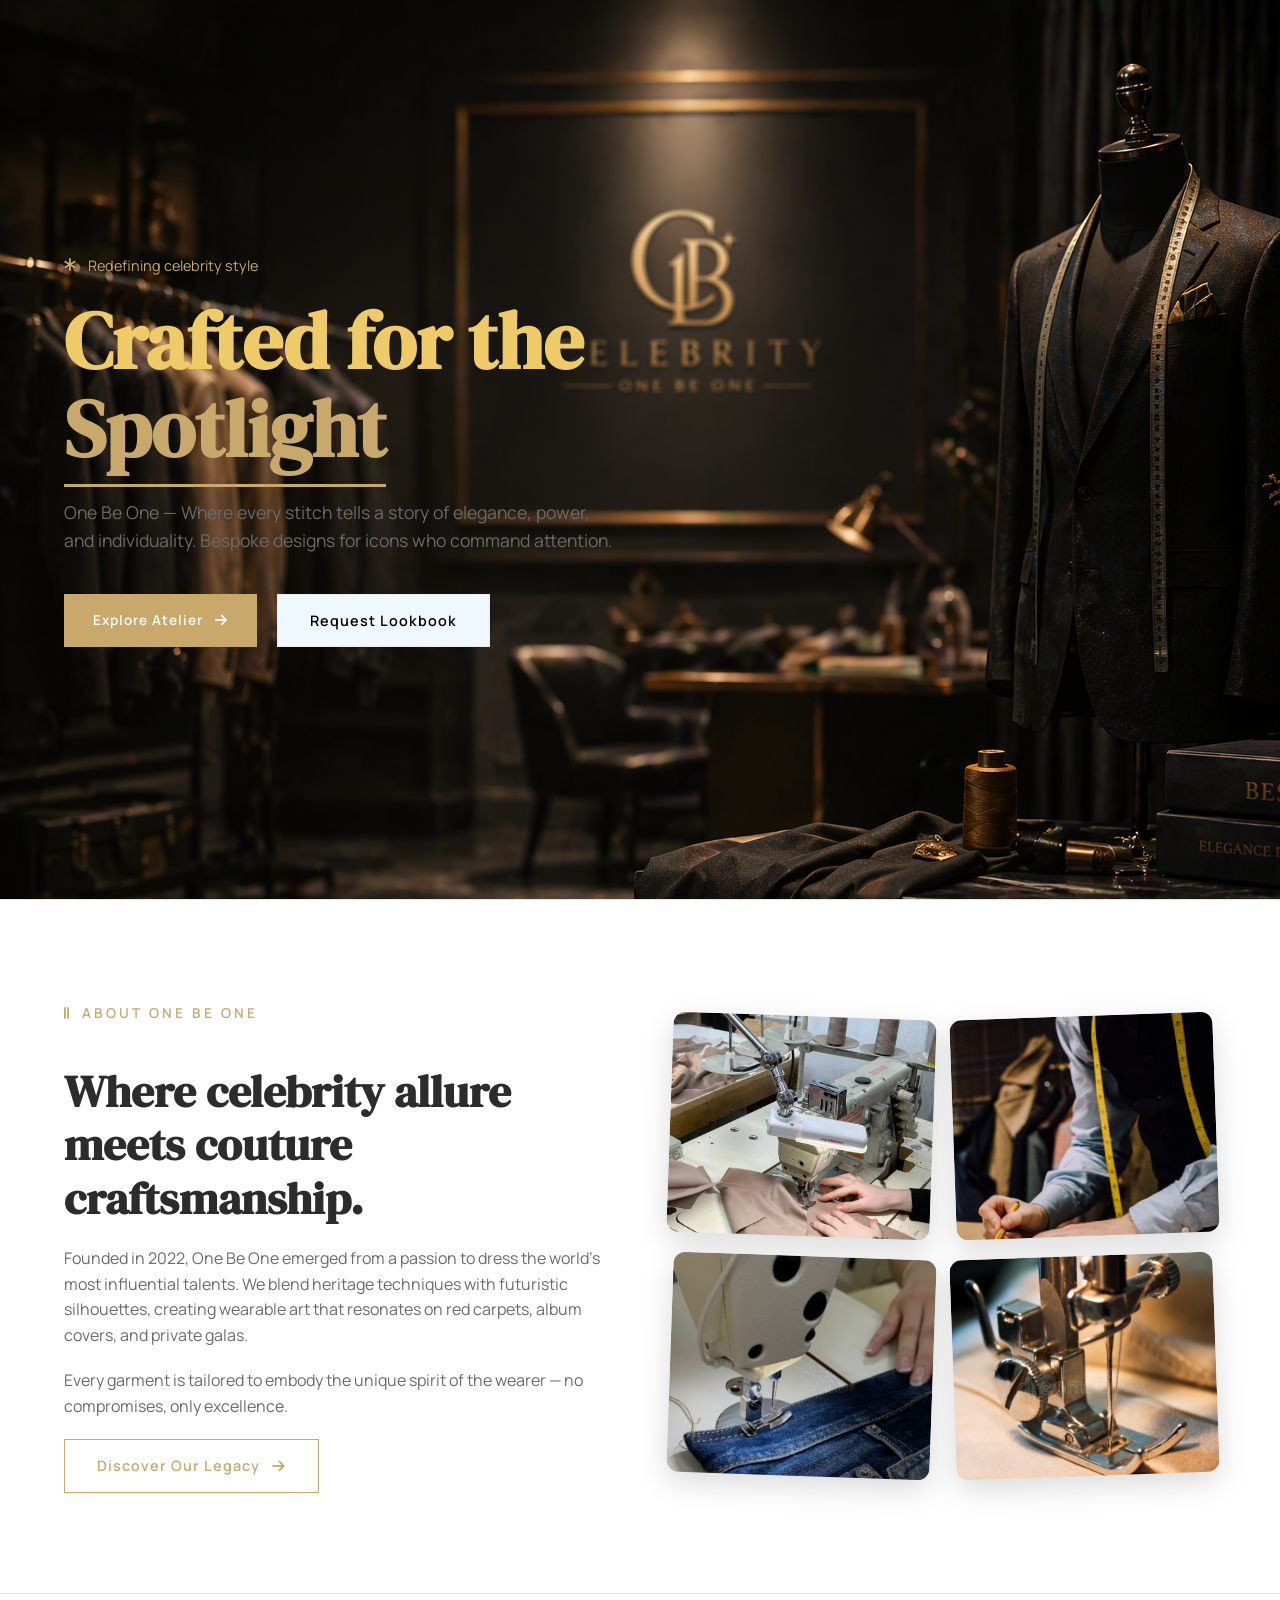
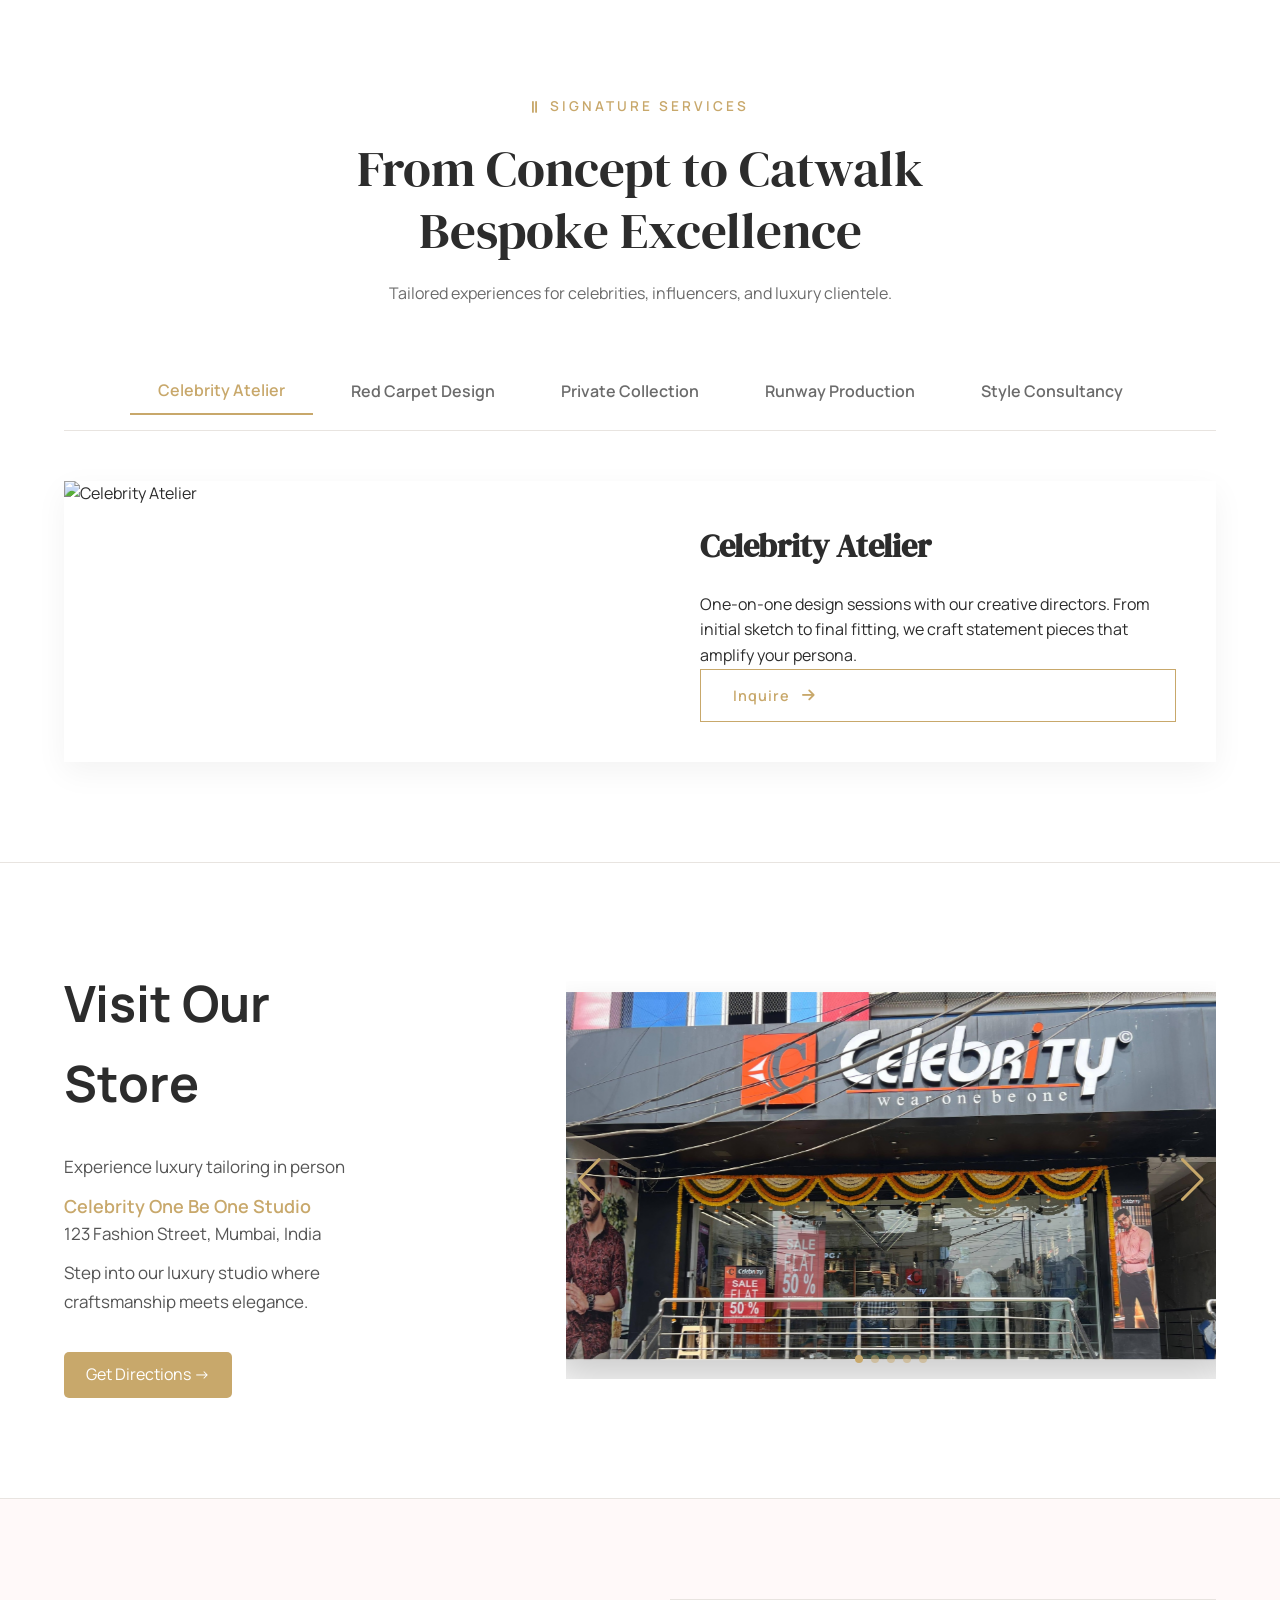
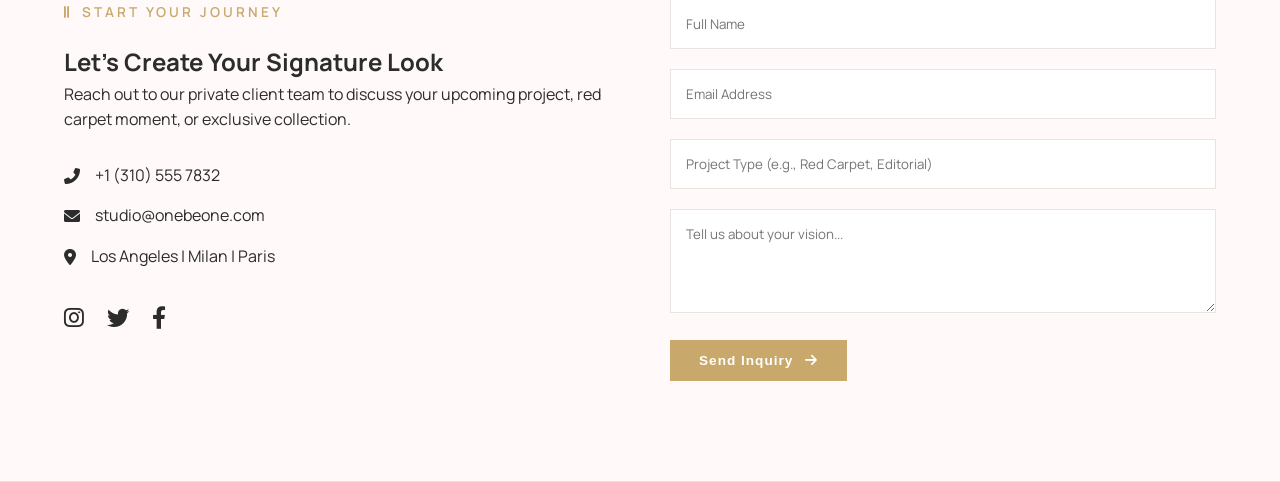
==== commit f4ed423a: "update" ====
--- a/index.html
+++ b/index.html
@@ -185,7 +185,7 @@
             </section> -->
 
             <!-- PRICING SECTION -->
-            <section id="pricing" class="pricing-section">
+            <!-- <section id="pricing" class="pricing-section">
                 <div class="container">
                     <div class="section-header" data-aos="fade-up">
                         <div class="section-tag"><i class="fas fa-grip-lines-vertical"></i> Investment</div>
@@ -238,7 +238,7 @@
                         </div>
                     </div>
                 </div>
-            </section>
+            </section> -->
 
             <!-- TESTIMONIALS SECTION -->
             <!-- <section class="testimonials-section-light">
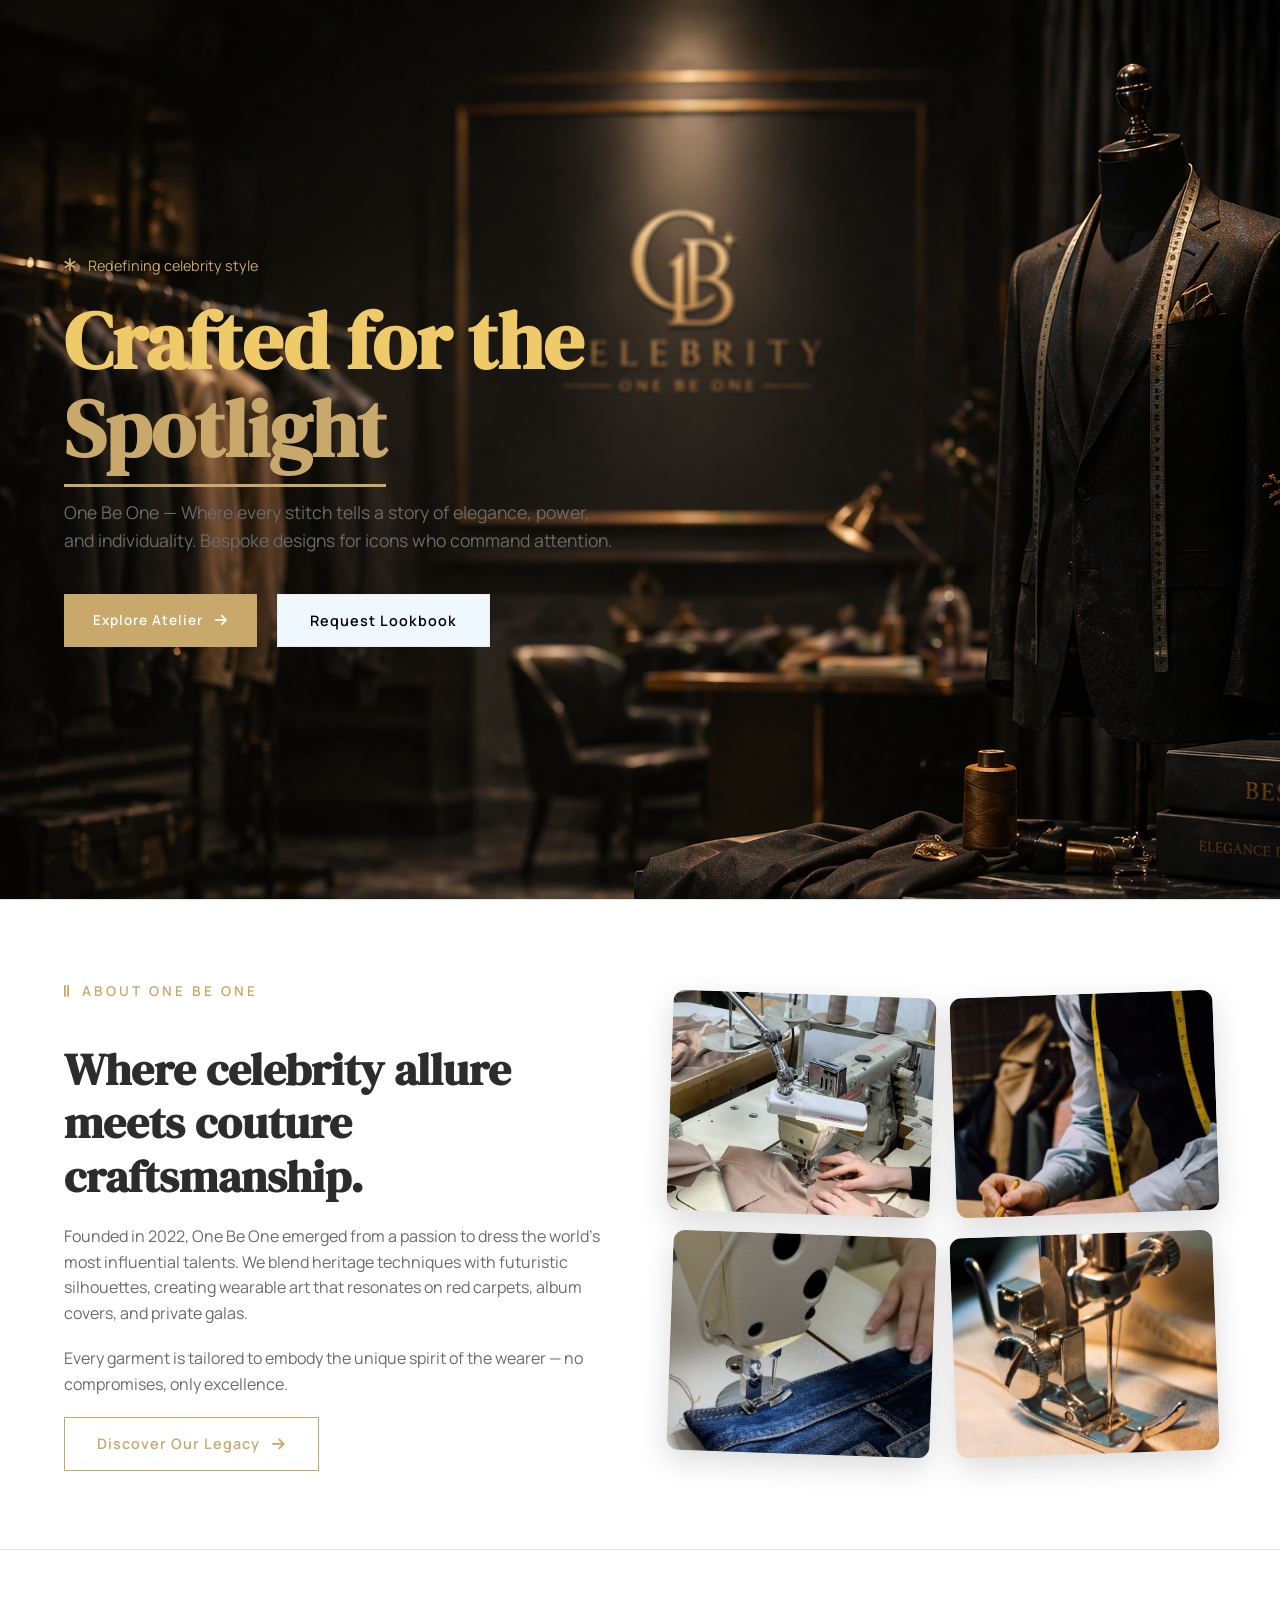
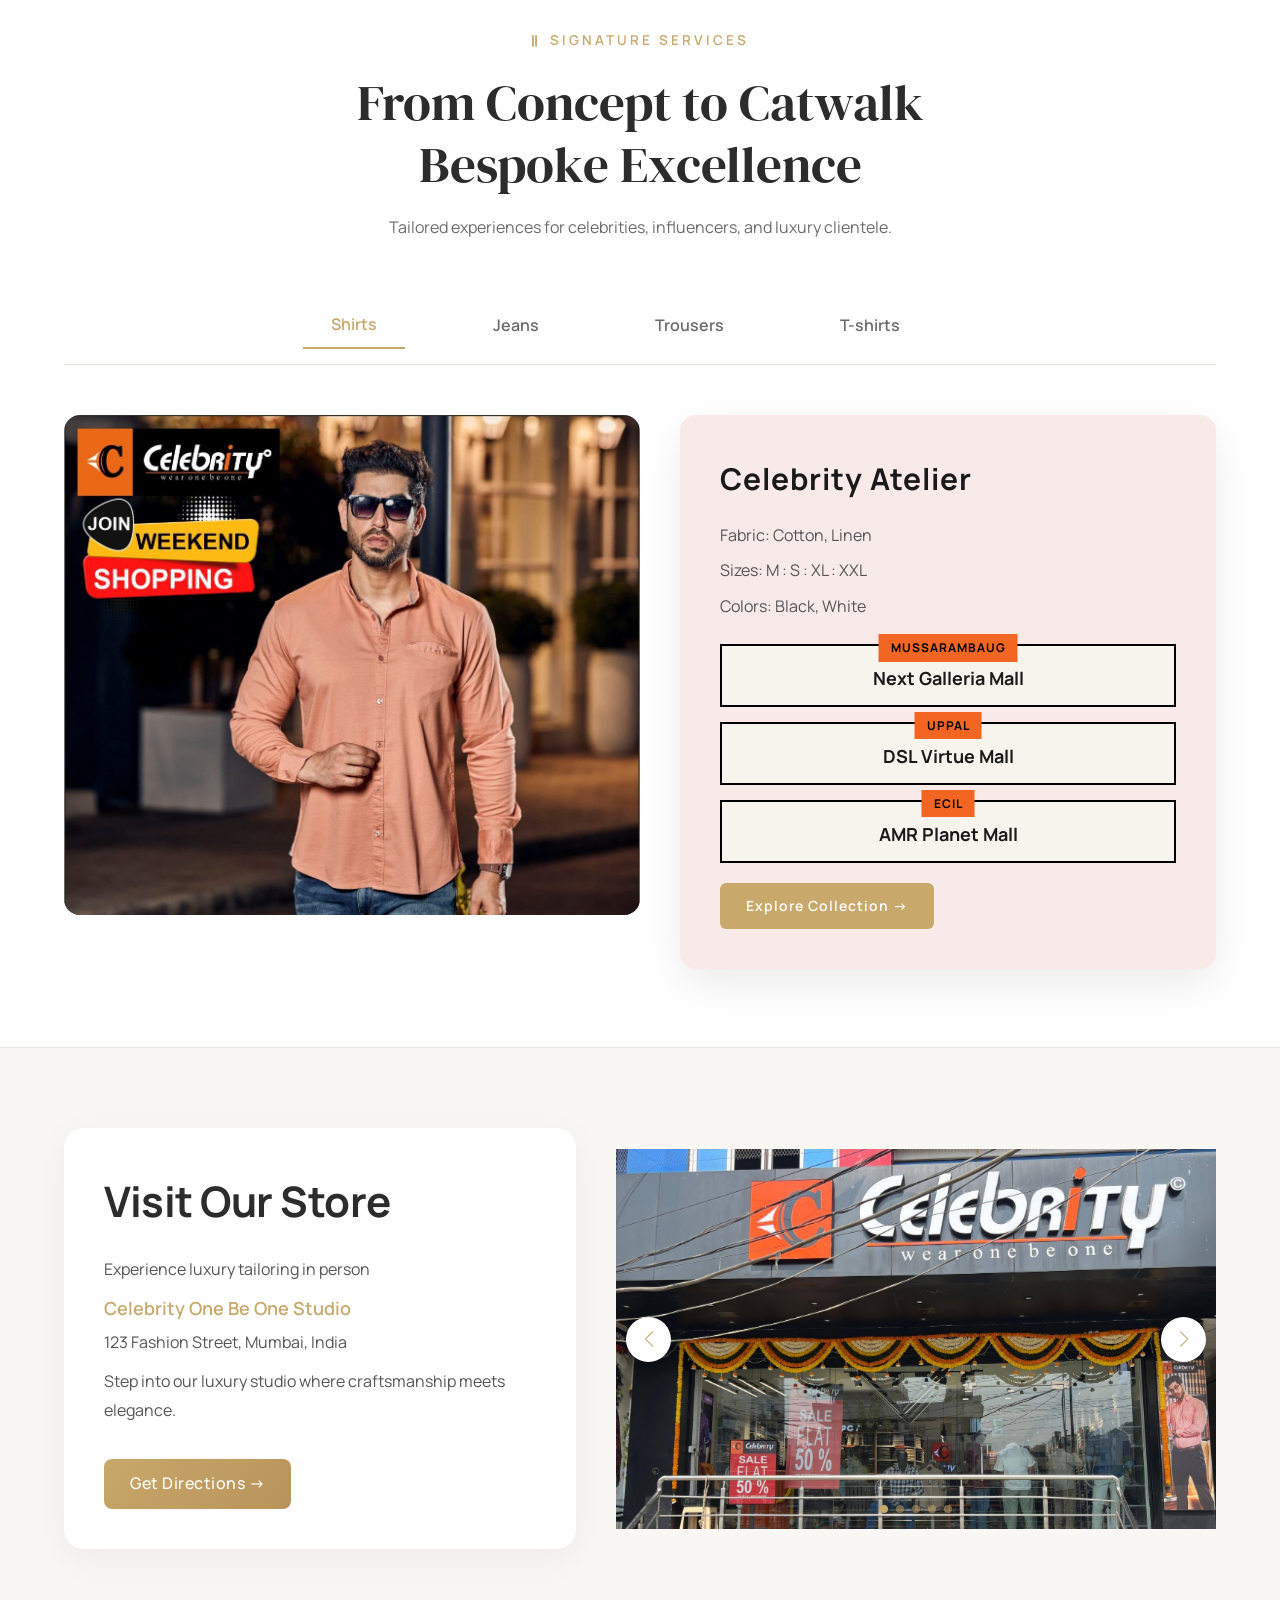
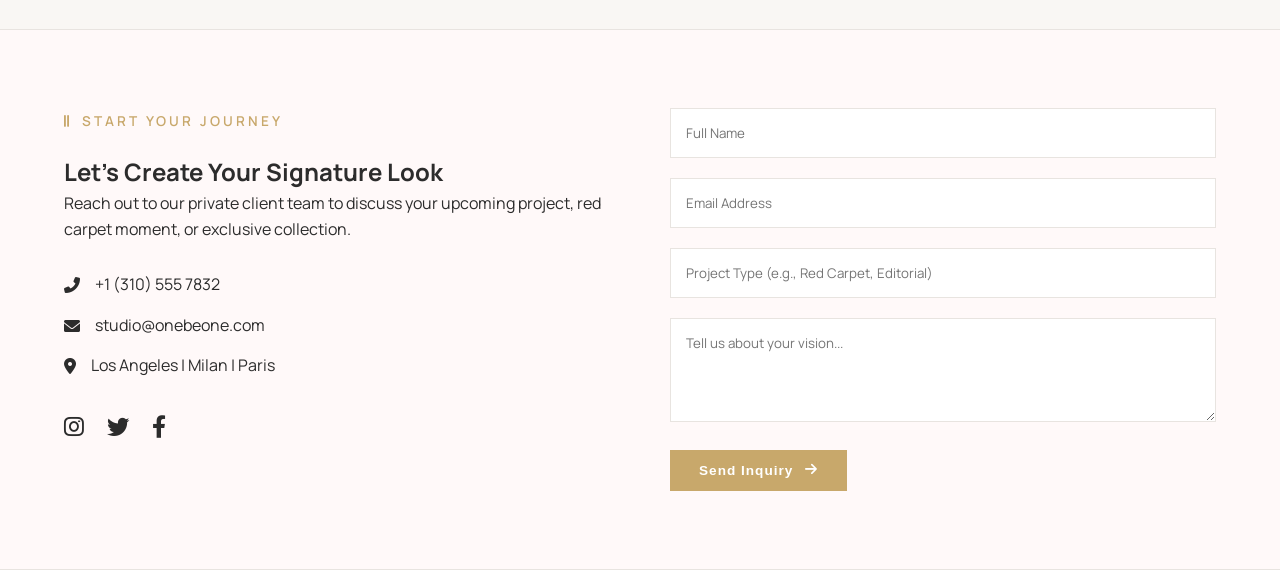
==== commit ce409be4: "all update" ====
--- a/index.html
+++ b/index.html
@@ -78,23 +78,73 @@
                     </div>
                     <div class="services-tabs" data-aos="fade-up" data-aos-delay="100">
                         <div class="tabs-nav">
-                            <button class="tab-btn active" data-tab="tab1">Celebrity Atelier</button>
-                            <button class="tab-btn" data-tab="tab2">Red Carpet Design</button>
-                            <button class="tab-btn" data-tab="tab3">Private Collection</button>
-                            <button class="tab-btn" data-tab="tab4">Runway Production</button>
-                            <button class="tab-btn" data-tab="tab5">Style Consultancy</button>
+                            <button class="tab-btn active" data-tab="tab1">Shirts</button>
+                            <button class="tab-btn" data-tab="tab2">Jeans</button>
+                            <button class="tab-btn" data-tab="tab3">Trousers</button>
+                            <button class="tab-btn" data-tab="tab4">T-shirts</button>
+                           
                         </div>
                         <div class="tabs-content">
-                            <div class="tab-pane active" id="tab1">
-                                <div class="service-card-light">
-                                    <img src="https://placehold.co/600x400/f9f5f0/c8a86b?text=Atelier&font=playfair" alt="Celebrity Atelier">
-                                    <div class="service-info">
-                                        <h3>Celebrity Atelier</h3>
-                                        <p>One-on-one design sessions with our creative directors. From initial sketch to final fitting, we craft statement pieces that amplify your persona.</p>
-                                        <a href="#contact" class="btn-outline-dark">Inquire <i class="fas fa-arrow-right"></i></a>
-                                    </div>
-                                </div>
-                            </div>
+                             <div class="tab-pane active" id="tab1">
+                                <div class="tab-flex">
+                                 <div class="flex-shirt">
+                                    <div class="swiper atelierSwiper1">
+                                        <div class="swiper-wrapper">
+
+                                            <div class="swiper-slide">
+                                             <img src="images/shits/shirts1.jpg">
+                                            </div>
+
+                                         <div class="swiper-slide">
+                                                <img src="images/shits/shirts2.jpg">
+                                         </div>
+
+                                         <div class="swiper-slide">
+                                                <img src="images/shits/shirts3.jpg">
+                                         </div>
+
+                                         <div class="swiper-slide">
+                                                <img src="images/shits/shirt4.jpg">
+                                         </div>
+
+                                         <div class="swiper-slide">
+                                                <img src="images/shits/shirt5.jpg">
+                                         </div>
+
+                                     </div>
+                                 </div>
+                              </div>
+                              <div class="flex-text">
+                <h2>Celebrity Atelier</h2>
+                <ul class="product-details">
+                    <li>Fabric: Cotton, Linen</li>
+                    <li>Sizes: M : S : XL : XXL</li>
+                    <li>Colors: Black, White</li>
+                </ul>
+                <div class="atelier-locations">
+
+    <div class="atelier-box">
+        <span class="atelier-tag">MUSSARAMBAUG</span>
+        <h4>Next Galleria Mall</h4>
+    </div>
+
+    <div class="atelier-box">
+        <span class="atelier-tag">UPPAL</span>
+        <h4>DSL Virtue Mall</h4>
+    </div>
+
+    <div class="atelier-box">
+        <span class="atelier-tag">ECIL</span>
+        <h4>AMR Planet Mall</h4>
+    </div>
+
+</div>
+
+               <a href="#" class="atelier-btn">Explore Collection →</a>
+            </div>
+
+        </div>
+    </div>
                             <div class="tab-pane" id="tab2">
                                 <div class="service-card-light">
                                     <img src="https://placehold.co/600x400/f9f5f0/c8a86b?text=Red+Carpet&font=playfair" alt="Red Carpet Design">
--- a/style.css
+++ b/style.css
@@ -37,9 +37,14 @@
     margin: 0 auto;
     padding: 0 5%;
 }
+@media (max-width: 768px) {
+    .container {
+        padding: 0 20px;
+    }
+}
 
 section {
-    padding: 100px 0;
+    padding: 78px 0;
     border-bottom: 1px solid var(--border-light);
 }
 
@@ -212,6 +217,25 @@
     z-index: 2;
     max-width: 320px;
 }
+@media (max-width: 768px) {
+    .hero-section {
+        min-height: auto;
+        padding: 120px 20px 60px;
+        text-align: center;
+    }
+
+    .hero-title {
+        font-size: 2.5rem;
+    }
+
+    .hero-desc {
+        font-size: 14px;
+    }
+
+    .hero-buttons {
+        justify-content: center;
+    }
+}
 
 .video-card-light {
     background: rgba(255,255,255,0.95);
@@ -220,11 +244,11 @@
     box-shadow: var(--shadow-sm);
 }
 
-.video-icon i {
+/* .video-icon i {
     font-size: 48px;
     color: var(--primary-gold);
     margin-bottom: 15px;
-}
+} */
 
 /* About Section */
 .about-grid {
@@ -244,6 +268,17 @@
 .about-text p {
     color: var(--text-muted);
     margin-bottom: 20px;
+}
+@media (max-width: 768px) {
+    .about-grid {
+        grid-template-columns: 1fr;
+        gap: 30px;
+    }
+
+    .about-text h2 {
+        font-size: 24px;
+        text-align: center;
+    }
 }
 
 .gallery-grid {
@@ -322,6 +357,7 @@
     cursor: pointer;
     transition: var(--transition);
     font-size: 1rem;
+    margin-right: 50px;
 }
 
 .tab-btn.active {
@@ -541,28 +577,45 @@
 }
 
 .store-subtitle {
-    color: #777;
-    margin-bottom: 10px;
+    font-size: 16px;
+    color: #888;
+    margin-bottom: 15px;
+}
+.store-name {
+    font-size: 20px;
+    font-weight: 600;
+    color: #c8a86b;
+    margin-bottom: 5px;
 }
 
 /* ================= LAYOUT FIX ================= */
 
+.store {
+    background: #f9f7f4;
+    padding: 80px 0;
+}
 
 .store .row {
     display: flex;
     align-items: center;
+    gap: 40px;
 }
 /* ================= TEXT ================= */
 
 .store-text {
     animation: fadeUp 1s ease;
     padding-right: 40px;
+    background: #ffffff;
+    padding: 40px;
+    border-radius: 20px;
+    box-shadow: 0 10px 40px rgba(0,0,0,0.05);
 }
 
 .store-text h2 {
-    font-size: 50px;
+    font-size: 42px;
     font-weight: 700;
-    margin-bottom: 30px;
+    margin-bottom: 20px;
+    letter-spacing: -0.5px;
 }
 
 .store-text h4 {
@@ -578,8 +631,8 @@
 }
 
 .store-text p {
-    font-size: 17px;
-    line-height: 1.7;
+    font-size: 16px;
+    line-height: 1.8;
     color: #555;
     margin-bottom: 10px;
 }
@@ -591,6 +644,153 @@
 /* ================= BUTTON ================= */
 
 .store-btn {
+    display: inline-block;
+    margin-top: 25px;
+   background: linear-gradient(135deg, #c8a86b, #b8935a);
+    color: #fff;
+    padding: 12px 26px;
+    text-decoration: none;
+    border-radius: 8px;
+    font-weight: 500;
+    letter-spacing: 0.5px;
+    transition: 0.3s;
+}
+
+.store-btn:hover {
+    background: #b8935a;
+    transform: translateY(-3px);
+    box-shadow: 0 10px 25px rgba(0,0,0,0.2);
+}
+
+
+/* ================= SWIPER ================= */
+
+.storeSwiper {
+    width: 100%;
+    max-width: 600px;
+     margin-left: auto ;
+     margin-right: auto;
+   display: flex;
+    justify-content: center;
+    align-items: center;
+      padding:  0;
+
+}
+
+.storeSwiper .swiper-slide {
+    width: 100%;
+    opacity: 1;
+    transition: 0.5s;
+}
+
+.storeSwiper .swiper-slide-active {
+    opacity: 1;
+    transform: scale(1.05);
+}
+
+.storeSwiper .swiper-slide-active img {
+    transform: scale(1.03);
+}
+
+.storeSwiper img {
+ width: 100%;
+    height: 380px;   /* sab same height */
+    object-fit: cover; /* crop karke equal banata hai */
+   border-radius: 20px;
+    box-shadow: 0 25px 60px rgba(0,0,0,0.15);
+    transition: 0.5s;
+}
+
+/* ================= IMAGE OVERLAY ================= */
+
+.store-img-box {
+    position: relative;
+}
+
+.store-overlay {
+    position: absolute;
+    bottom: 0;
+    left: 0;
+    width: 100%;
+    
+    background: linear-gradient(to top, rgba(0,0,0,0.7), transparent);
+    color: #fff;
+    padding: 20px;
+
+    opacity: 0;
+    transition: 0.4s;
+}
+
+.store-img-box:hover .store-overlay {
+    opacity: 1;
+}
+
+.store-overlay h5 {
+    margin-bottom: 5px;
+}
+
+.store-overlay p {
+    font-size: 14px;
+}
+/* arrows */
+.swiper-button-next,
+.swiper-button-prev {
+    background: white;
+    width: 45px;
+    height: 45px;
+    border-radius: 50%;
+    color: #c8a86b;
+    box-shadow: 0 5px 20px rgba(0,0,0,0.1);
+}
+.swiper-button-next:after,
+.swiper-button-prev:after {
+    font-size: 16px;
+}
+/* dots */
+.swiper-pagination-bullet {
+    background: #c8a86b;
+    opacity: 0.5;
+}
+
+.swiper-pagination-bullet-active {
+    opacity: 1;
+}
+/* ================= ANIMATION ================= */
+
+@keyframes fadeUp {
+    from {
+        opacity: 0;
+        transform: translateY(30px);
+    }
+    to {
+        opacity: 1;
+        transform: translateY(0);
+    }
+}
+
+/* ================= MOBILE ================= */
+
+@media (max-width: 768px) {
+
+    .store .row {
+        flex-direction: column;
+    }
+
+    .store-text h2 {
+        font-size: 24px;
+    }
+    .store-text p {
+        font-size: 14px;
+    }
+    .storeSwiper {
+        margin-left: 0;
+    }
+    .store-text {
+       
+        text-align: center;
+         padding:0px;
+    }
+    .store-btn {
     display: inline-block;
     margin-top: 25px;
     background: #c8a86b;
@@ -599,118 +799,8 @@
     text-decoration: none;
     border-radius: 5px;
     transition: 0.3s;
-}
-
-.store-btn:hover {
-    background: #b8935a;
-    transform: translateY(-2px);
-}
-
-/* ================= SWIPER ================= */
-
-.storeSwiper {
-    width: 100%;
-    max-width: 650px;
-     margin-left: 150px;
-   display: flex;
-    justify-content: center;
-    align-items: center;
-      padding: 20px 0;
-
-}
-
-.storeSwiper .swiper-slide {
-    width: 100%;
-    opacity: 1;
-    transition: 0.5s;
-}
-
-.storeSwiper .swiper-slide-active {
-    opacity: 1;
-    transform: scale(1.05);
-}
-
-
-.storeSwiper img {
- width: 100%;
-    height: 350px;   /* sab same height */
-    object-fit: cover; /* crop karke equal banata hai */
-   border-radius: 15px;
-    box-shadow: 0 20px 40px rgba(0,0,0,0.2);
-}
-
-/* ================= IMAGE OVERLAY ================= */
-
-.store-img-box {
-    position: relative;
-}
-
-.store-overlay {
-    position: absolute;
-    bottom: 0;
-    left: 0;
-    width: 100%;
-    
-    background: linear-gradient(to top, rgba(0,0,0,0.7), transparent);
-    color: #fff;
-    padding: 20px;
-
-    opacity: 0;
-    transition: 0.4s;
-}
-
-.store-img-box:hover .store-overlay {
-    opacity: 1;
-}
-
-.store-overlay h5 {
-    margin-bottom: 5px;
-}
-
-.store-overlay p {
-    font-size: 14px;
-}
-/* arrows */
-.swiper-button-next,
-.swiper-button-prev {
-    color: #c8a86b;
-}
-
-/* dots */
-.swiper-pagination-bullet {
-    background: #c8a86b;
-    opacity: 0.5;
-}
-
-.swiper-pagination-bullet-active {
-    opacity: 1;
-}
-/* ================= ANIMATION ================= */
-
-@keyframes fadeUp {
-    from {
-        opacity: 0;
-        transform: translateY(30px);
-    }
-    to {
-        opacity: 1;
-        transform: translateY(0);
-    }
-}
-
-/* ================= MOBILE ================= */
-
-@media (max-width: 768px) {
-
-    .store .row {
-        flex-direction: column;
-    }
-
-    .store-text {
-        text-align: center;
-         padding-right: 0;
-        margin-bottom: 20px;
-    }
+    font-size: 24px;
+}
 
     .storeSwiper img {
         width: 100%;
@@ -835,3 +925,252 @@
     .pricing-card-light.featured-light { transform: none; }
 }
 
+/* FLEX LAYOUT */
+.tab-flex {
+    display: flex;
+    gap: 40px;
+     align-items: stretch;
+    justify-content: space-between;
+}
+
+/* LEFT IMAGE SECTION */
+.flex-shirt {
+    width: 50%;
+    position: relative;
+    display: flex;
+    height: 500px;
+}
+
+/* SWIPER SIZE CONTROL */
+.flex-shirt .swiper {
+    width: 100%;
+}
+
+/* IMAGE FIX */
+.flex-shirt img {
+    width: 100%;
+    height: 100%;
+     object-fit: cover;
+    object-position: top; /* 🔥 FIX */
+    border-radius: 16px;
+}
+.flex-shirt::after {
+    content: "";
+    position: absolute;
+    bottom: 0;
+    left: 0;
+    width: 100%;
+    height: 40%;
+    background: linear-gradient(to top, rgba(0,0,0,0.6), transparent);
+    border-radius: 16px;
+}
+/* RIGHT TEXT SECTION */
+.flex-text {
+    width: 50%;
+    padding: 40px;
+    background: #f9eaea;
+    border-radius: 16px;
+    box-shadow: 0 15px 40px rgba(0,0,0,0.08);
+}
+
+/* TEXT HEADING */
+.flex-text h2 {
+    font-size: 30px;
+    font-weight: 700;
+    margin-bottom: 20px;
+    letter-spacing: 1px;
+    color: #1a1a1a;
+}
+@media (max-width: 768px) {
+    .tab-flex {
+        flex-direction: column;
+        gap: 20px;
+    }
+
+    .flex-shirt {
+        width: 100%;
+        height: 220px;
+    }
+
+    .flex-text {
+        width: 100%;
+        padding: 20px;
+    }
+
+    .flex-text h2 {
+        font-size: 22px;
+    }
+
+    .product-details li {
+        font-size: 14px;
+    }
+}
+
+/* LIST */
+.product-details {
+    list-style: none;
+    padding: 0;
+}
+
+.product-details li {
+    font-size: 16px;
+    margin-bottom: 10px;
+    color: #555;
+}
+
+.product-details li strong {
+   color: #c8a86b;
+}
+
+/* SPACING IMPROVEMENT */
+.flex-text p {
+    line-height: 1.6;
+}
+
+
+/* container */
+.atelier-locations {
+    margin-top: 25px;
+    display: flex;
+    flex-direction: column;
+    gap: 15px;
+}
+
+/* box */
+.atelier-box {
+    position: relative;
+    border: 2px solid #000;
+    padding: 18px 15px 12px;
+    text-align: center;
+    background: #f7f3ed;
+}
+
+/* orange tag */
+.atelier-tag {
+    position: absolute;
+    top: -12px;
+    left: 50%;
+    transform: translateX(-50%);
+    background: #f26522;
+    color: #000;
+    font-size: 12px;
+    font-weight: 700;
+    padding: 4px 12px;
+    letter-spacing: 1px;
+}
+
+/* mall name */
+.atelier-box h4 {
+    margin: 0;
+    font-size: 18px;
+    font-weight: 700;
+    color: #1a1a1a;
+}
+.atelier-btn {
+    display: inline-block;
+    margin-top: 20px;
+    background: #c8a86b;
+    color: #fff;
+    padding: 12px 26px;
+    border-radius: 6px;
+    text-decoration: none;
+    font-size: 14px;
+    font-weight: 600;
+    letter-spacing: 1px;
+    transition: 0.3s;
+}
+.atelierSwiper1 {
+    width: 100%;
+    height: 100%;
+    border-radius: 12px;
+    overflow: hidden;
+}
+
+.atelier-btn:hover {
+    background: #b8935a;
+    transform: translateY(-2px);
+}
+
+
+/* MOBILE RESPONSIVE */
+@media (max-width: 768px) {
+    .tab-flex {
+        flex-direction: column;
+        gap: 20px;
+    }
+
+    .flex-shirt,
+    .flex-text {
+        width: 100%;
+        text-align: center;
+          margin: 0;
+    padding: 0;
+    min-height: auto !important;
+    height: auto !important;
+    }
+
+    /* Swiper fix */
+.atelierSwiper1 {
+    height: auto !important;
+}
+
+.atelierSwiper1 .swiper-wrapper {
+    height: auto !important;
+}
+
+.atelierSwiper1 .swiper-slide {
+    height: auto !important;
+}
+.flex-text:empty {
+    display: none;
+}
+/* Image fix */
+.flex-shirt img {
+    width: 100%;
+    height: 100%;
+    object-fit: cover;
+    display: block; /* 🔥 gap remove */
+}
+    .swiper-slide {
+    height: auto !important;
+}
+}
+@media (max-width: 768px) {
+    .btn-primary,
+    .btn-secondary,
+    .store-btn,
+    .atelier-btn {
+        font-size: 14px;
+        padding: 10px 18px;
+    }
+}
+
+/* GLOBAL FIX */
+img {
+    max-width: 100%;
+    height: auto;
+    display: block;
+}
+
+.swiper {
+    overflow: hidden;
+}
+
+/* @media (max-width: 1024px) {
+
+    .store .row {
+        display: flex;
+        flex-direction: row;
+        gap: 20px;
+    }
+
+    .store-text,
+    .storeSwiper {
+        width: 100%;
+    }
+    
+
+    .storeSwiper {
+        margin-left: 0;
+    }
+} */
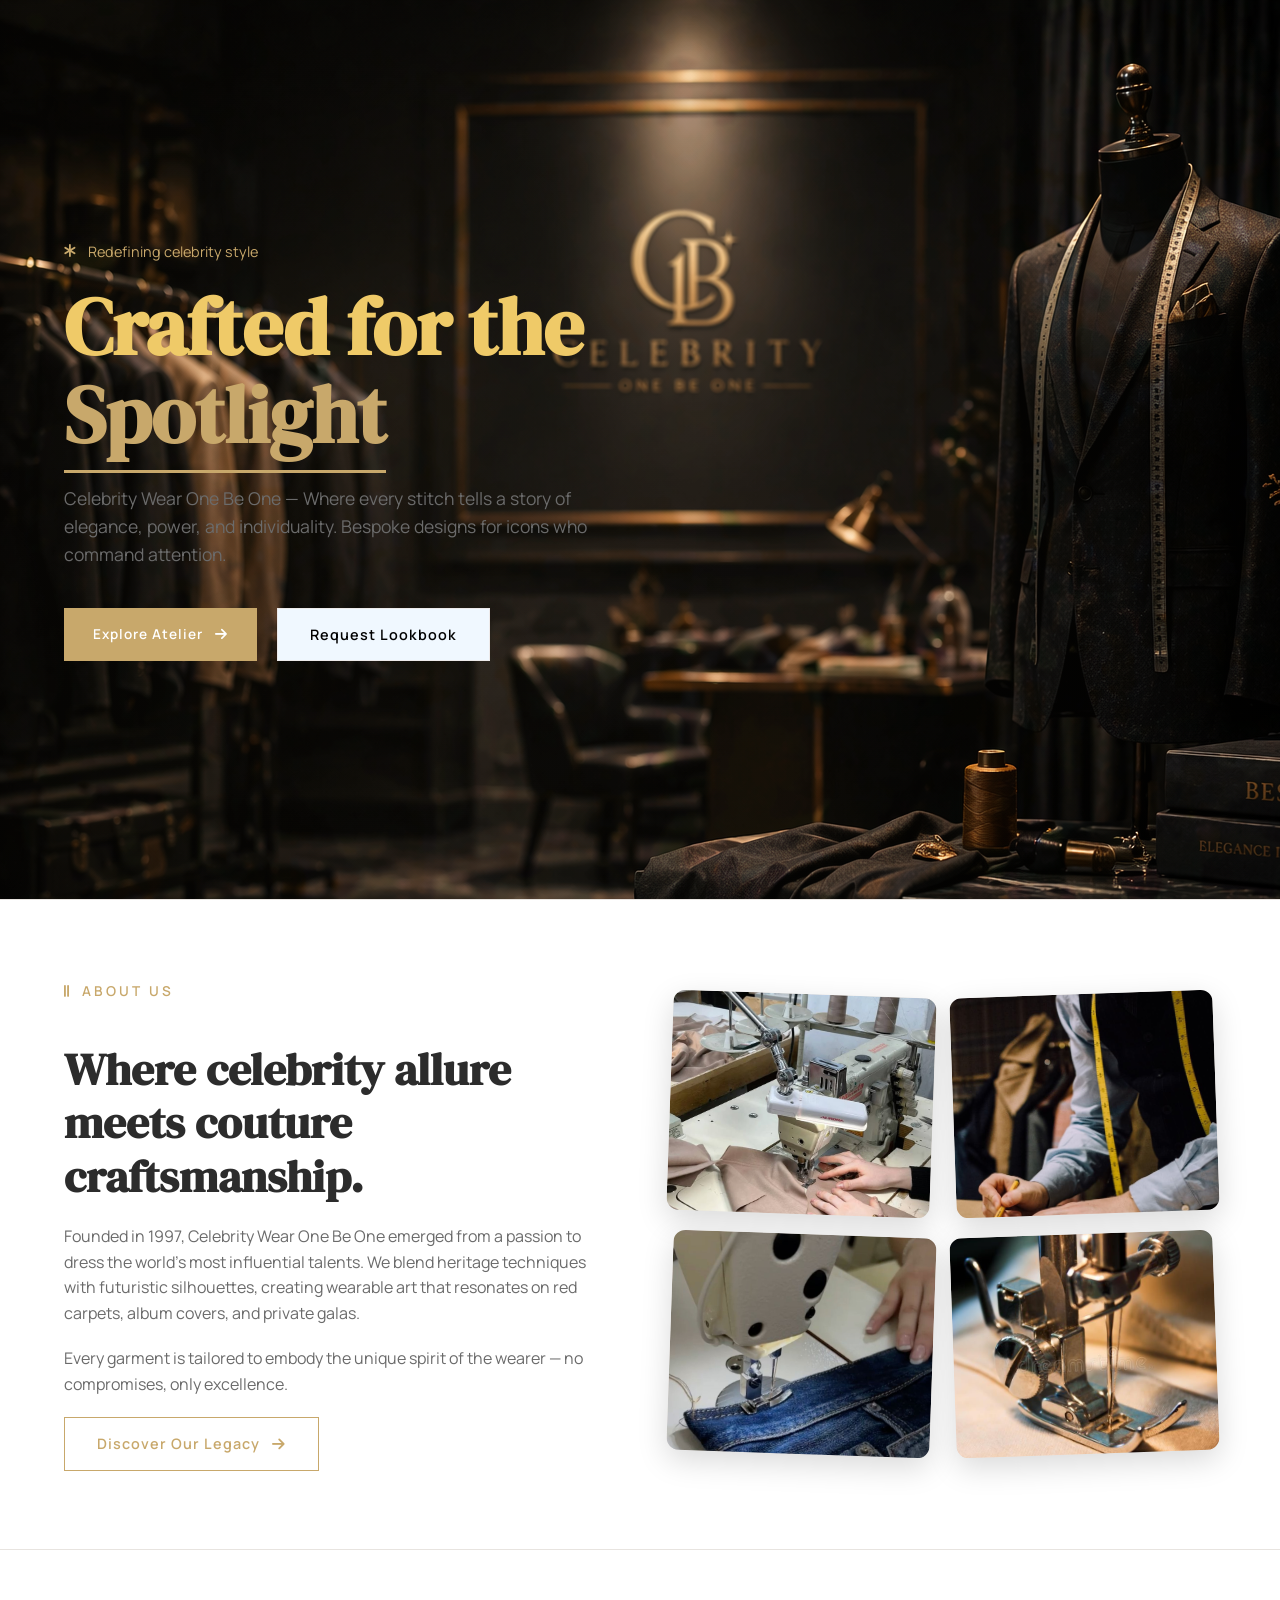
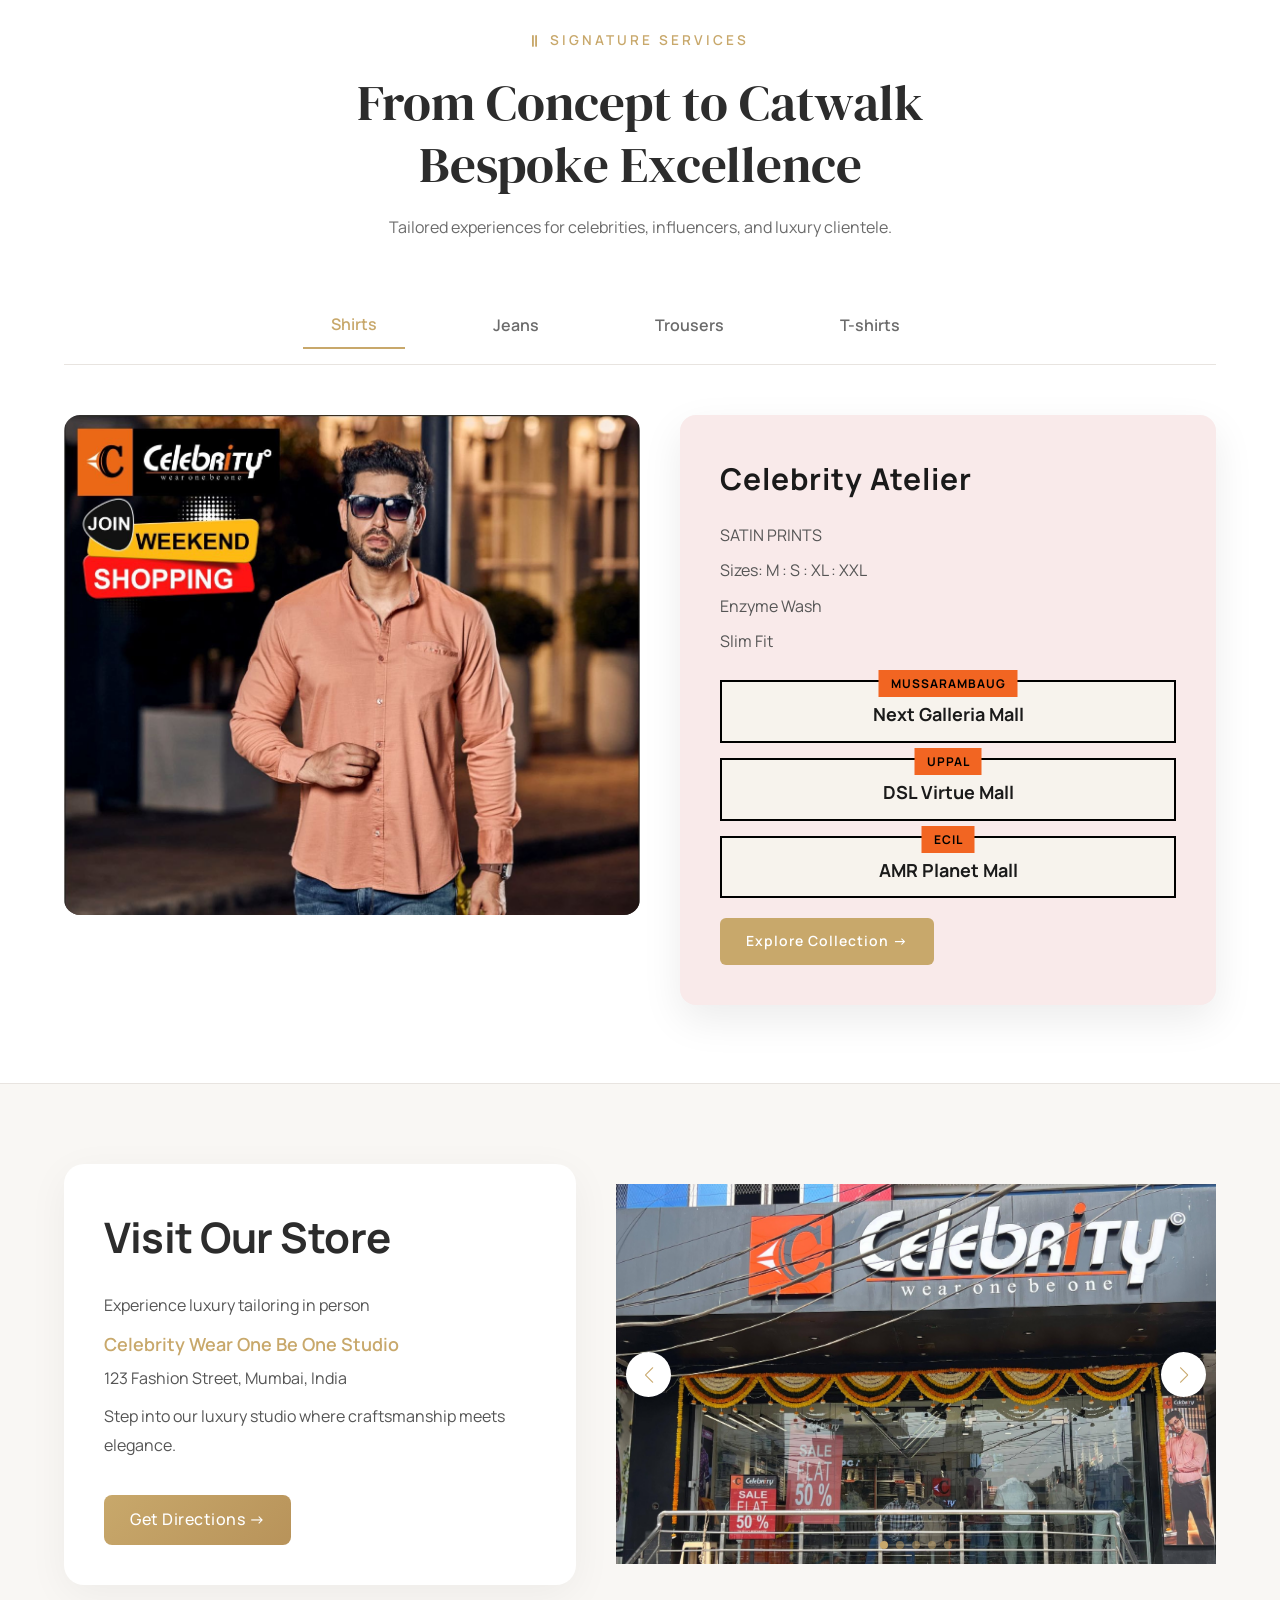
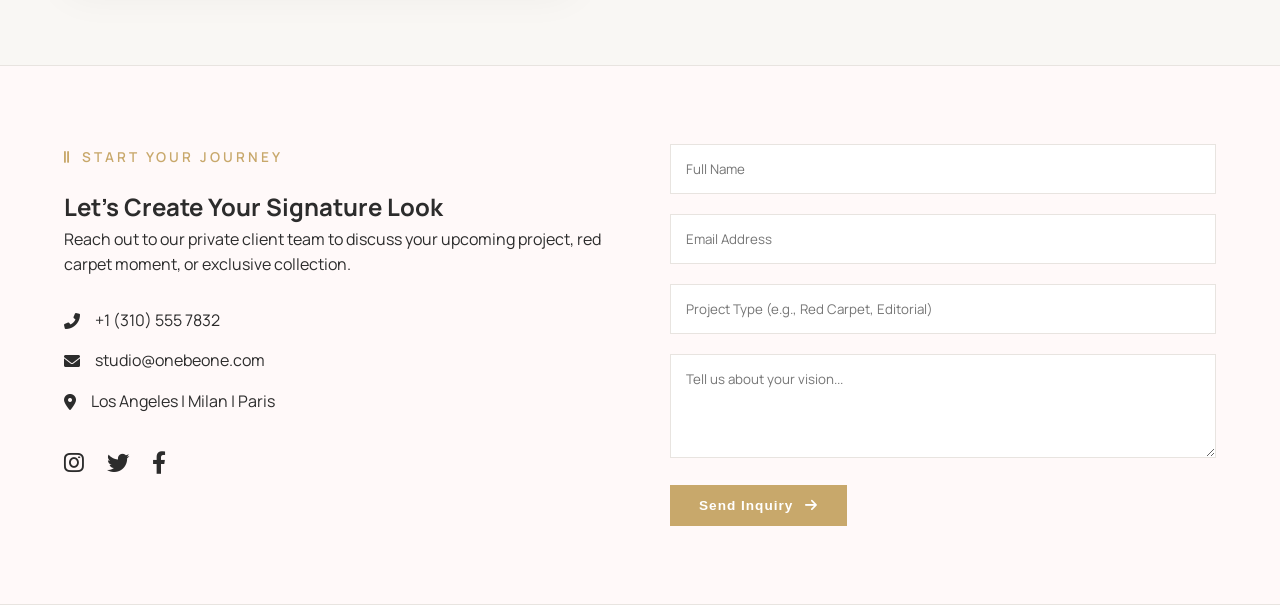
==== commit e87d23fc: "update files" ====
--- a/index.html
+++ b/index.html
@@ -26,7 +26,7 @@
                 <div class="hero-content" data-aos="fade-up" data-aos-duration="1000">
                     <span class="hero-suptitle"><i class="fas fa-asterisk"></i> Redefining celebrity style</span>
                     <h1 class="hero-title">Crafted for the <span>Spotlight</span></h1>
-                    <p class="hero-desc">One Be One — Where every stitch tells a story of elegance, power, and individuality. Bespoke designs for icons who command attention.</p>
+                    <p class="hero-desc">Celebrity Wear One Be One — Where every stitch tells a story of elegance, power, and individuality. Bespoke designs for icons who command attention.</p>
                     <div class="hero-buttons">
                         <a href="#services" class="btn-primary">Explore Atelier <i class="fas fa-arrow-right"></i></a>
                         <a href="#contact" class="btn-outline-light">Request Lookbook</a>
@@ -41,10 +41,10 @@
                     <div class="about-grid">
                         <div class="about-text" data-aos="fade-right">
                             <div class="section-tag">
-                                <i class="fas fa-grip-lines-vertical"></i> About One Be One
+                                <i class="fas fa-grip-lines-vertical"></i> About Us
                             </div>
                             <h2>Where celebrity allure meets couture craftsmanship.</h2>
-                            <p>Founded in 2022, One Be One emerged from a passion to dress the world's most influential talents. We blend heritage techniques with futuristic silhouettes, creating wearable art that resonates on red carpets, album covers, and private galas.</p>
+                            <p>Founded in 1997, Celebrity Wear One Be One emerged from a passion to dress the world's most influential talents. We blend heritage techniques with futuristic silhouettes, creating wearable art that resonates on red carpets, album covers, and private galas.</p>
                             <p>Every garment is tailored to embody the unique spirit of the wearer — no compromises, only excellence.</p>
                             <a href="#" class="btn-secondary">Discover Our Legacy <i class="fas fa-arrow-right"></i></a>
                         </div>
@@ -109,6 +109,70 @@
 
                                          <div class="swiper-slide">
                                                 <img src="images/shits/shirt5.jpg">
+                                         </div>
+
+                                     </div>
+                                 </div>
+                              </div>
+                              <div class="flex-text">
+                <h2>Celebrity Atelier</h2>
+                <ul class="product-details">
+                    <li>SATIN PRINTS</li>
+                    <li>Sizes: M : S : XL : XXL</li>
+                    <li>Enzyme Wash</li>
+                    <li>Slim Fit</li>
+                </ul>
+                <div class="atelier-locations">
+
+    <div class="atelier-box">
+        <span class="atelier-tag">MUSSARAMBAUG</span>
+        <h4>Next Galleria Mall</h4>
+    </div>
+
+    <div class="atelier-box">
+        <span class="atelier-tag">UPPAL</span>
+        <h4>DSL Virtue Mall</h4>
+    </div>
+
+    <div class="atelier-box">
+        <span class="atelier-tag">ECIL</span>
+        <h4>AMR Planet Mall</h4>
+    </div>
+
+</div>
+
+               <a href="#" class="atelier-btn">Explore Collection →</a>
+            </div>
+
+        </div>
+    </div>
+
+
+    <div class="tabs-content">
+                             <div class="tab-pane" id="tab2">
+                                <div class="tab-flex">
+                                 <div class="flex-shirt">
+                                    <div class="swiper atelierSwiper1">
+                                        <div class="swiper-wrapper">
+
+                                            <div class="swiper-slide">
+                                             <img src="images/shits/shirts.jpg">
+                                            </div>
+
+                                         <div class="swiper-slide">
+                                                <img src="images/shits/shirts.jpg">
+                                         </div>
+
+                                         <div class="swiper-slide">
+                                                <img src="images/shits/shirts.jpg">
+                                         </div>
+
+                                         <div class="swiper-slide">
+                                                <img src="images/shits/shirt.jpg">
+                                         </div>
+
+                                         <div class="swiper-slide">
+                                                <img src="images/shits/shirt.jpg">
                                          </div>
 
                                      </div>
@@ -145,7 +209,7 @@
 
         </div>
     </div>
-                            <div class="tab-pane" id="tab2">
+                            <!-- <div class="tab-pane" id="tab2">
                                 <div class="service-card-light">
                                     <img src="https://placehold.co/600x400/f9f5f0/c8a86b?text=Red+Carpet&font=playfair" alt="Red Carpet Design">
                                     <div class="service-info">
@@ -154,7 +218,7 @@
                                         <a href="#contact" class="btn-outline-dark">Inquire <i class="fas fa-arrow-right"></i></a>
                                     </div>
                                 </div>
-                            </div>
+                            </div> -->
                             <div class="tab-pane" id="tab3">
                                 <div class="service-card-light">
                                     <img src="https://placehold.co/600x400/f9f5f0/c8a86b?text=Private+Collection&font=playfair" alt="Private Collection">
@@ -368,7 +432,7 @@
         <h2>Visit Our Store</h2>
         <p>Experience luxury tailoring in person</p>
 
-        <h5 class="store-name">Celebrity One Be One Studio</h5>
+        <h5 class="store-name">Celebrity Wear One Be One Studio</h5>
         <p>123 Fashion Street, Mumbai, India</p>
 
         <p class="store-desc">
--- a/header.css
+++ b/header.css
@@ -28,12 +28,42 @@
     align-items: center;
     flex-wrap: wrap;
 }
-
-.logo-img {
+.custom-logo-text {
+    display: flex;
+    flex-direction: column;
+    text-decoration: none;
+    line-height: 1;
+}
+.brand-main::first-letter {
+    letter-spacing: 0;
+}
+
+/* MAIN TEXT */
+.brand-main {
+    font-family: 'Poppins', sans-serif;
+    font-size: 28px;
+    font-weight: 700;
+    letter-spacing: 1px;
+    color: #000;
+    text-transform: capitalize;
+}
+.brand-i {
+    color: #ff6a00;
+}
+/* SUB TEXT */
+.brand-sub {
+    font-size: 11px;
+    letter-spacing: 3px;
+    color: #c8a86b;
+    text-transform: lowercase;
+    margin-top: 2px;
+}
+
+/* .logo-img {
     height: 50px;
     width: auto;
     object-fit: contain;
-}
+} */
 
 .nav-menu {
     display: flex;
--- a/footer.css
+++ b/footer.css
@@ -28,12 +28,38 @@
     gap: 50px;
     margin-bottom: 50px;
 }
-
+.custom-logo-text {
+    display: flex;
+    flex-direction: column;
+    text-decoration: none;
+    line-height: 1;
+}
+footer .footer-logo-main {
+   font-family: 'Poppins', sans-serif;
+    font-size: 28px;
+    font-weight: 700;
+    letter-spacing: 1px;
+    color: #000;
+    text-transform: capitalize;
+}
+.footer-logo-main::first-letter {
+    letter-spacing: 0;
+}
+.footer-logo-sub {
+    font-size: 11px;
+    letter-spacing: 3px;
+    color: #c8a86b;
+    text-transform: lowercase;
+    margin-top: 2px;
+    margin-bottom: 50px
+
+
+}
 /* LOGO */
-.footer-logo {
+/* .footer-logo {
     height: 50px;
     margin-bottom: 20px;
-}
+} */
 
 /* TEXT */
 .footer-col p {
